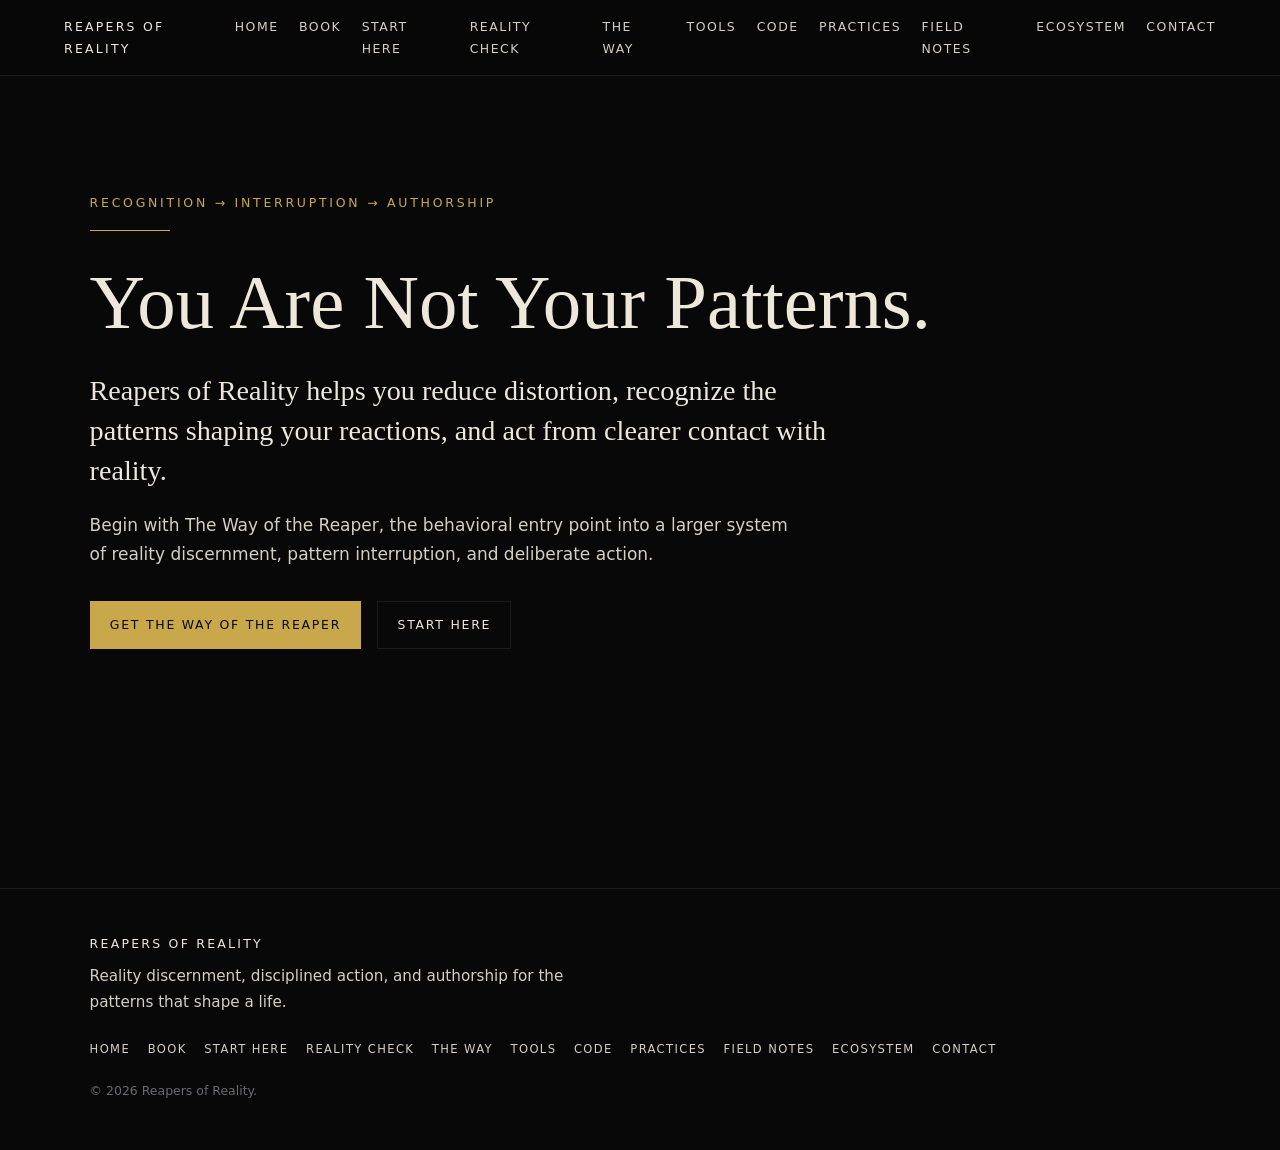
==== index.html @ f7bc5a4c "Publish live Amazon book links" ====
<!DOCTYPE html>
<html lang="en">
<head>
  <meta charset="UTF-8" />
  <meta name="viewport" content="width=device-width, initial-scale=1.0" />
  <title>Reapers of Reality | Reality Discernment and Pattern Interruption</title>
  <meta name="description" content="Reapers of Reality is a reality discernment framework for reducing distortion, interrupting reactive patterns, and acting from clearer contact with reality." />
  <meta property="og:title" content="Reapers of Reality | Reality Discernment and Pattern Interruption" />
  <meta property="og:description" content="Reapers of Reality is a reality discernment framework for reducing distortion, interrupting reactive patterns, and acting from clearer contact with reality." />
  <meta property="og:type" content="website" />
  <meta property="og:url" content="https://shawnrobinson226-source.github.io/reapers-of-reality/" />
  <meta property="og:site_name" content="Reapers of Reality" />
  <meta name="twitter:card" content="summary" />
  <meta name="twitter:title" content="Reapers of Reality | Reality Discernment and Pattern Interruption" />
  <meta name="twitter:description" content="Reapers of Reality is a reality discernment framework for reducing distortion, interrupting reactive patterns, and acting from clearer contact with reality." />
  <link rel="stylesheet" href="styles.css" />
</head>
<body>
  <header class="site-header">
    <a class="brand" href="index.html">REAPERS OF REALITY</a>

    <button class="menu-toggle" aria-label="Open navigation">☰</button>

    <nav class="site-nav">
      <a href="index.html">Home</a>
      <a href="book.html">Book</a>
      <a href="start-here.html">Start Here</a>
      <a href="reality-check.html">Reality Check</a>
      <a href="the-way.html">The Way</a>
      <a href="tools.html">Tools</a>
      <a href="code.html">Code</a>
      <a href="practices.html">Practices</a>
      <a href="field-notes.html">Field Notes</a>
      <a href="ecosystem.html">Ecosystem</a>
        <a href="contact.html">Contact</a>
    </nav>
  </header>

  <main>
       <section class="hero">
      <p class="eyebrow">Recognition → Interruption → Authorship</p>

      <h1>You Are Not Your Patterns.</h1>

      <p class="hero-subline">
        Reapers of Reality helps you reduce distortion, recognize the patterns shaping your reactions, and act from clearer contact with reality.
      </p>

      <p class="hero-copy">
        Begin with The Way of the Reaper, the behavioral entry point into a larger system of reality discernment, pattern interruption, and deliberate action.
      </p>

      <div class="hero-actions">
        <a class="button primary" href="book.html">Get The Way of the Reaper</a>
        <a class="button secondary" href="start-here.html">Start Here</a>
      </div>
    </section>
  </main>

  <footer class="site-footer">
    <div class="footer-inner">
      <p class="footer-brand">Reapers of Reality</p>
      <p class="footer-line">Reality discernment, disciplined action, and authorship for the patterns that shape a life.</p>
      <nav class="footer-nav" aria-label="Footer navigation">
        <a href="index.html">Home</a>
        <a href="book.html">Book</a>
        <a href="start-here.html">Start Here</a>
      <a href="reality-check.html">Reality Check</a>
        <a href="the-way.html">The Way</a>
        <a href="tools.html">Tools</a>
        <a href="code.html">Code</a>
        <a href="practices.html">Practices</a>
        <a href="field-notes.html">Field Notes</a>
        <a href="ecosystem.html">Ecosystem</a>
        <a href="contact.html">Contact</a>
      </nav>
      <p class="footer-copy">&copy; 2026 Reapers of Reality.</p>
    </div>
  </footer>

  <script src="script.js"></script>
</body>
</html>
---- styles.css ----
:root {
  --black: #080808;
  --charcoal: #111111;
  --ash: #6b6b6f;
  --bone: #ede7dc;
  --bone-soft: #d4cfc4;
  --gold: #c9a84c;
  --border: rgba(107, 107, 111, 0.2);

  --font-body: Inter, system-ui, sans-serif;
  --font-display: Georgia, serif;

  --hero-title: clamp(3rem, 6vw, 5.25rem);
  --section-heading: clamp(2rem, 4vw, 2.75rem);
  --subject-heading: clamp(2.5rem, 5vw, 3.25rem);
}

* {
  box-sizing: border-box;
}

body {
  margin: 0;
  background: var(--black);
  color: var(--bone);
  font-family: var(--font-body);
  font-size: 17px;
  line-height: 1.72;
}

a {
  color: inherit;
  text-decoration: none;
}

.site-header {
  position: fixed;
  top: 0;
  left: 0;
  width: 100%;
  height: 76px;
  padding: 0 clamp(24px, 5vw, 72px);
  display: flex;
  align-items: center;
  justify-content: space-between;
  background: rgba(8, 8, 8, 0.82);
  border-bottom: 1px solid var(--border);
  backdrop-filter: blur(14px);
  z-index: 20;
}

.brand {
  font-size: 0.78rem;
  letter-spacing: 0.18em;
  color: var(--bone);
}

.site-nav {
  display: flex;
  gap: clamp(0.9rem, 1.6vw, 1.4rem);
  font-size: 0.78rem;
  letter-spacing: 0.12em;
  text-transform: uppercase;
  color: var(--bone-soft);
}

.site-nav a:hover {
  color: var(--gold);
}

.menu-toggle {
  display: none;
  background: none;
  border: 1px solid var(--border);
  color: var(--bone);
  font-size: 1.4rem;
  padding: 0.35rem 0.65rem;
}

.hero {
  min-height: 88vh;
  padding: 20vh 7vw 10vh;
  max-width: 1080px;
}

.eyebrow {
  color: var(--gold);
  text-transform: uppercase;
  letter-spacing: 0.22em;
  font-size: 0.78rem;
  margin-bottom: 2rem;
}

.eyebrow::after {
  content: "";
  display: block;
  width: 80px;
  height: 1px;
  background: var(--gold);
  margin-top: 1rem;
}

h1 {
  font-family: var(--font-display);
  font-size: var(--hero-title);
  font-weight: 400;
  line-height: 1.03;
  letter-spacing: 0;
  max-width: 900px;
  margin: 0 0 1.8rem;
  text-wrap: balance;
}

.hero-subline {
  font-family: var(--font-display);
  font-size: clamp(1.3rem, 2.2vw, 1.85rem);
  line-height: 1.42;
  color: var(--bone);
  max-width: 760px;
  margin-bottom: 1.25rem;
}

.hero-copy {
  color: var(--bone-soft);
  max-width: 720px;
  margin-bottom: 2rem;
}

.hero-actions {
  display: flex;
  gap: 1rem;
  flex-wrap: wrap;
}

.button {
  display: inline-flex;
  align-items: center;
  justify-content: center;
  min-height: 48px;
  padding: 0 1.2rem;
  border: 1px solid var(--border);
  font-size: 0.78rem;
  letter-spacing: 0.14em;
  text-transform: uppercase;
}

.button.primary {
  background: var(--gold);
  color: var(--black);
  border-color: var(--gold);
}

.button.secondary {
  color: var(--bone);
}

.book-hero {
  display: grid;
  grid-template-columns: minmax(0, 1fr) minmax(260px, 360px);
  gap: clamp(40px, 7vw, 88px);
  align-items: center;
  max-width: 1180px;
}

.book-hero-copy {
  min-width: 0;
}

.book-author {
  margin: -0.25rem 0 1.5rem;
  color: var(--gold);
  font-size: 0.82rem;
  letter-spacing: 0.16em;
  text-transform: uppercase;
}

.book-cover {
  aspect-ratio: 0.68;
  width: 100%;
  max-width: 360px;
  padding: 34px 28px;
  display: flex;
  flex-direction: column;
  justify-content: space-between;
  background:
    linear-gradient(145deg, rgba(201, 168, 76, 0.16), transparent 38%),
    linear-gradient(180deg, #151515, #080808);
  border: 1px solid rgba(201, 168, 76, 0.38);
  box-shadow: 0 30px 80px rgba(0, 0, 0, 0.42);
}

.book-cover-kicker,
.book-cover-author {
  margin: 0;
  color: var(--gold);
  font-size: 0.72rem;
  letter-spacing: 0.18em;
  text-transform: uppercase;
}

.book-cover-title {
  margin: auto 0 1rem;
  font-family: var(--font-display);
  font-size: clamp(2.2rem, 4vw, 3.35rem);
  line-height: 1;
  color: var(--bone);
  text-wrap: balance;
}

.book-cover-subtitle {
  margin: 0 0 auto;
  color: var(--bone-soft);
  font-size: 0.95rem;
  line-height: 1.5;
}

.book-list {
  max-width: 760px;
  margin: 0;
  padding-left: 1.2rem;
  color: var(--bone-soft);
}

.book-list li {
  margin-bottom: 0.75rem;
}

.book-cta {
  padding-bottom: 12px;
}

.content-section {
  max-width: 920px;
  padding: 78px 7vw 0;
}

.content-section .eyebrow {
  margin-bottom: 22px;
}

.content-section h2 {
  max-width: 760px;
  margin-bottom: 24px;
}

.content-section .hero-copy {
  max-width: 760px;
  margin-bottom: 20px;
}

.site-footer {
  margin-top: 96px;
  padding: 44px 7vw 48px;
  border-top: 1px solid var(--border);
  color: var(--bone-soft);
}

.footer-inner {
  max-width: 1080px;
}

.footer-brand {
  margin: 0 0 0.55rem;
  color: var(--bone);
  font-size: 0.78rem;
  letter-spacing: 0.18em;
  text-transform: uppercase;
}

.footer-line {
  max-width: 540px;
  margin: 0 0 1.5rem;
  font-size: 0.95rem;
}

.footer-nav {
  display: flex;
  flex-wrap: wrap;
  gap: 0.7rem 1.1rem;
  margin-bottom: 1.3rem;
  font-size: 0.72rem;
  letter-spacing: 0.12em;
  text-transform: uppercase;
}

.footer-nav a:hover {
  color: var(--gold);
}

.footer-copy {
  margin: 0;
  color: var(--ash);
  font-size: 0.78rem;
}

@media (max-width: 900px) {
  .site-header {
    height: 72px;
  }

  .brand {
    letter-spacing: 0.14em;
  }

  .site-nav {
    gap: 0.72rem;
    font-size: 0.66rem;
  }

  .hero {
    min-height: 82vh;
    padding-top: 18vh;
  }

  .book-hero {
    grid-template-columns: 1fr;
  }

  .book-cover {
    max-width: 320px;
  }
}

@media (max-width: 768px) {
  .menu-toggle {
    display: block;
  }

  .site-nav {
    position: fixed;
    top: 72px;
    right: 0;
    width: 100%;
    padding: 2rem 8vw;
    display: none;
    flex-direction: column;
    background: var(--charcoal);
    border-bottom: 1px solid var(--border);
  }

  .site-nav.open {
    display: flex;
  }

  .hero {
    min-height: auto;
    padding: 17vh 7vw 72px;
  }

  .content-section {
    padding-top: 58px;
  }

  .button {
    min-height: 46px;
    width: 100%;
  }

  .site-footer {
    margin-top: 72px;
    padding-top: 36px;
  }
}

@media (max-width: 480px) {
  :root {
    --hero-title: clamp(2.55rem, 12vw, 3.35rem);
  }

  body {
    font-size: 16px;
  }

  .hero {
    padding-top: 15vh;
  }

  .eyebrow {
    letter-spacing: 0.18em;
    margin-bottom: 1.5rem;
  }

  .footer-nav {
    flex-direction: column;
  }
}
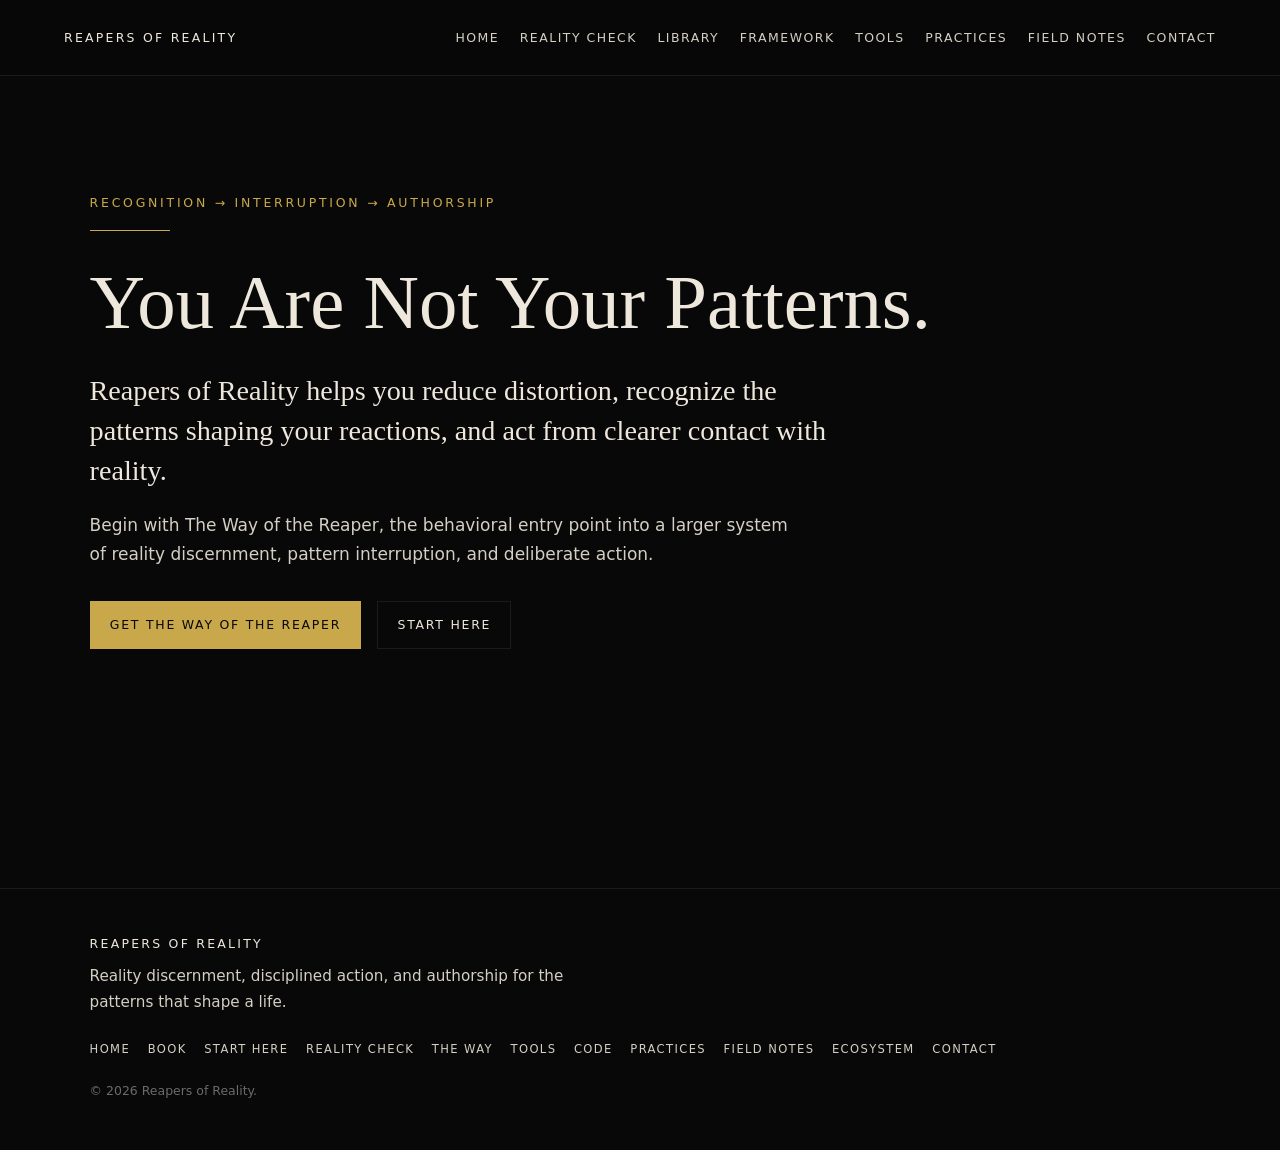
==== commit 417165e2: "ARCH: Introduce V2 information architecture" ====
--- a/index.html
+++ b/index.html
@@ -8,7 +8,7 @@
   <meta property="og:title" content="Reapers of Reality | Reality Discernment and Pattern Interruption" />
   <meta property="og:description" content="Reapers of Reality is a reality discernment framework for reducing distortion, interrupting reactive patterns, and acting from clearer contact with reality." />
   <meta property="og:type" content="website" />
-  <meta property="og:url" content="https://shawnrobinson226-source.github.io/reapers-of-reality/" />
+  <meta property="og:url" content="https://reaperofreality.com/" />
   <meta property="og:site_name" content="Reapers of Reality" />
   <meta name="twitter:card" content="summary" />
   <meta name="twitter:title" content="Reapers of Reality | Reality Discernment and Pattern Interruption" />
@@ -23,16 +23,13 @@
 
     <nav class="site-nav">
       <a href="index.html">Home</a>
-      <a href="book.html">Book</a>
-      <a href="start-here.html">Start Here</a>
       <a href="reality-check.html">Reality Check</a>
-      <a href="the-way.html">The Way</a>
+      <a href="library.html">Library</a>
+      <a href="framework.html">Framework</a>
       <a href="tools.html">Tools</a>
-      <a href="code.html">Code</a>
       <a href="practices.html">Practices</a>
       <a href="field-notes.html">Field Notes</a>
-      <a href="ecosystem.html">Ecosystem</a>
-        <a href="contact.html">Contact</a>
+      <a href="contact.html">Contact</a>
     </nav>
   </header>
 
@@ -85,3 +82,4 @@
 
 
 
+
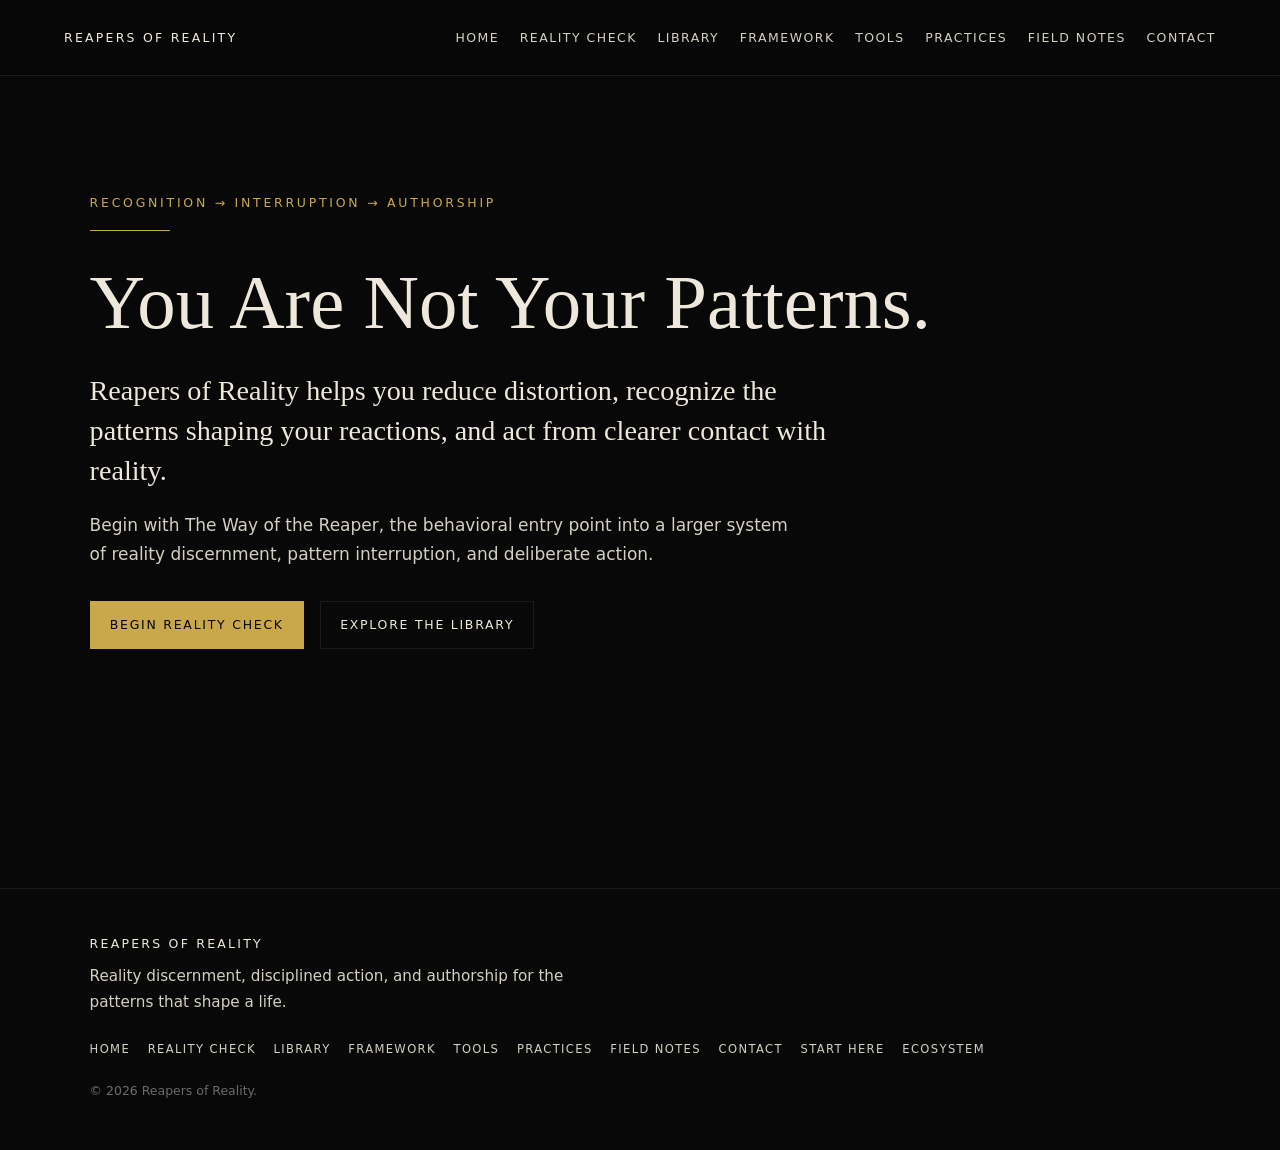
==== commit a661cd3e: "NAV: Update V2 footer and internal links" ====
--- a/index.html
+++ b/index.html
@@ -48,8 +48,8 @@
       </p>
 
       <div class="hero-actions">
-        <a class="button primary" href="book.html">Get The Way of the Reaper</a>
-        <a class="button secondary" href="start-here.html">Start Here</a>
+        <a class="button primary" href="reality-check.html">Begin Reality Check</a>
+        <a class="button secondary" href="library.html">Explore the Library</a>
       </div>
     </section>
   </main>
@@ -60,16 +60,15 @@
       <p class="footer-line">Reality discernment, disciplined action, and authorship for the patterns that shape a life.</p>
       <nav class="footer-nav" aria-label="Footer navigation">
         <a href="index.html">Home</a>
-        <a href="book.html">Book</a>
-        <a href="start-here.html">Start Here</a>
-      <a href="reality-check.html">Reality Check</a>
-        <a href="the-way.html">The Way</a>
+        <a href="reality-check.html">Reality Check</a>
+        <a href="library.html">Library</a>
+        <a href="framework.html">Framework</a>
         <a href="tools.html">Tools</a>
-        <a href="code.html">Code</a>
         <a href="practices.html">Practices</a>
         <a href="field-notes.html">Field Notes</a>
+        <a href="contact.html">Contact</a>
+        <a href="start-here.html">Start Here</a>
         <a href="ecosystem.html">Ecosystem</a>
-        <a href="contact.html">Contact</a>
       </nav>
       <p class="footer-copy">&copy; 2026 Reapers of Reality.</p>
     </div>
@@ -83,3 +82,4 @@
 
 
 
+
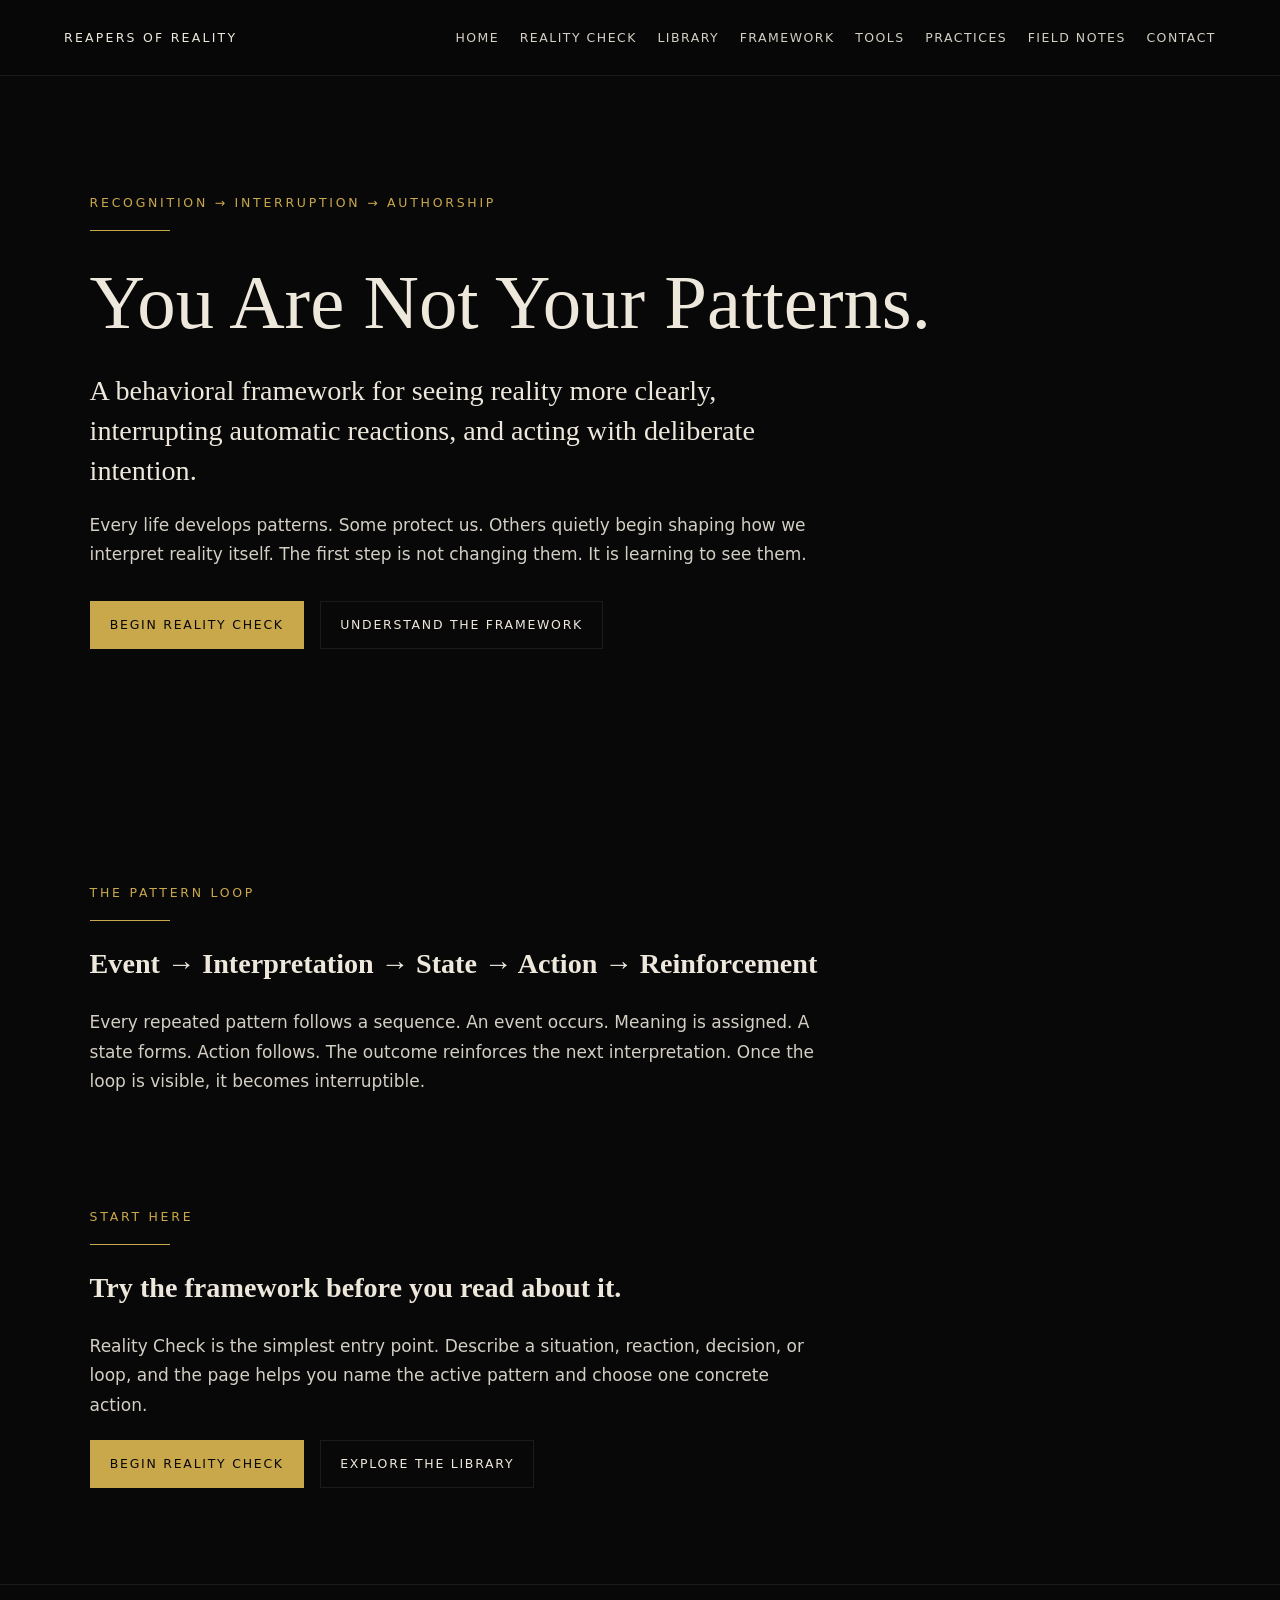
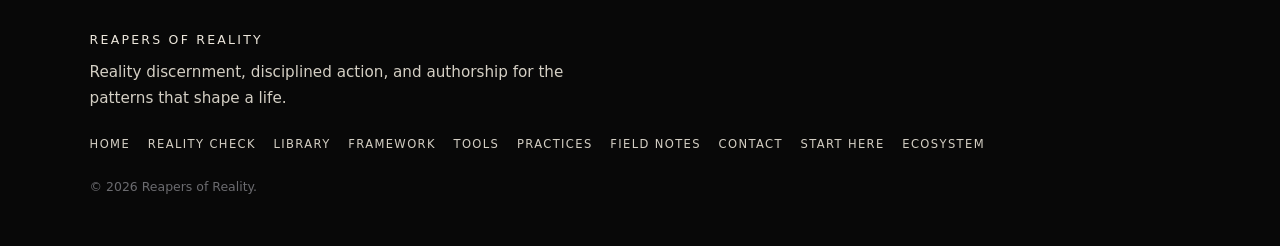
==== commit a4a5cfd4: "FRAMEWORK: Complete V2 framework and homepage journey" ====
--- a/index.html
+++ b/index.html
@@ -34,17 +34,46 @@
   </header>
 
   <main>
-       <section class="hero">
+    <section class="hero">
       <p class="eyebrow">Recognition → Interruption → Authorship</p>
 
       <h1>You Are Not Your Patterns.</h1>
 
       <p class="hero-subline">
-        Reapers of Reality helps you reduce distortion, recognize the patterns shaping your reactions, and act from clearer contact with reality.
+        A behavioral framework for seeing reality more clearly, interrupting automatic reactions, and acting with deliberate intention.
       </p>
 
       <p class="hero-copy">
-        Begin with The Way of the Reaper, the behavioral entry point into a larger system of reality discernment, pattern interruption, and deliberate action.
+        Every life develops patterns. Some protect us. Others quietly begin shaping how we interpret reality itself. The first step is not changing them. It is learning to see them.
+      </p>
+
+      <div class="hero-actions">
+        <a class="button primary" href="reality-check.html">Begin Reality Check</a>
+        <a class="button secondary" href="framework.html">Understand the Framework</a>
+      </div>
+    </section>
+
+    <section class="content-section">
+      <p class="eyebrow">The Pattern Loop</p>
+
+      <h2 class="hero-subline">
+        Event → Interpretation → State → Action → Reinforcement
+      </h2>
+
+      <p class="hero-copy">
+        Every repeated pattern follows a sequence. An event occurs. Meaning is assigned. A state forms. Action follows. The outcome reinforces the next interpretation. Once the loop is visible, it becomes interruptible.
+      </p>
+    </section>
+
+    <section class="content-section">
+      <p class="eyebrow">Start Here</p>
+
+      <h2 class="hero-subline">
+        Try the framework before you read about it.
+      </h2>
+
+      <p class="hero-copy">
+        Reality Check is the simplest entry point. Describe a situation, reaction, decision, or loop, and the page helps you name the active pattern and choose one concrete action.
       </p>
 
       <div class="hero-actions">
@@ -83,3 +112,7 @@
 
 
 
+
+
+
+
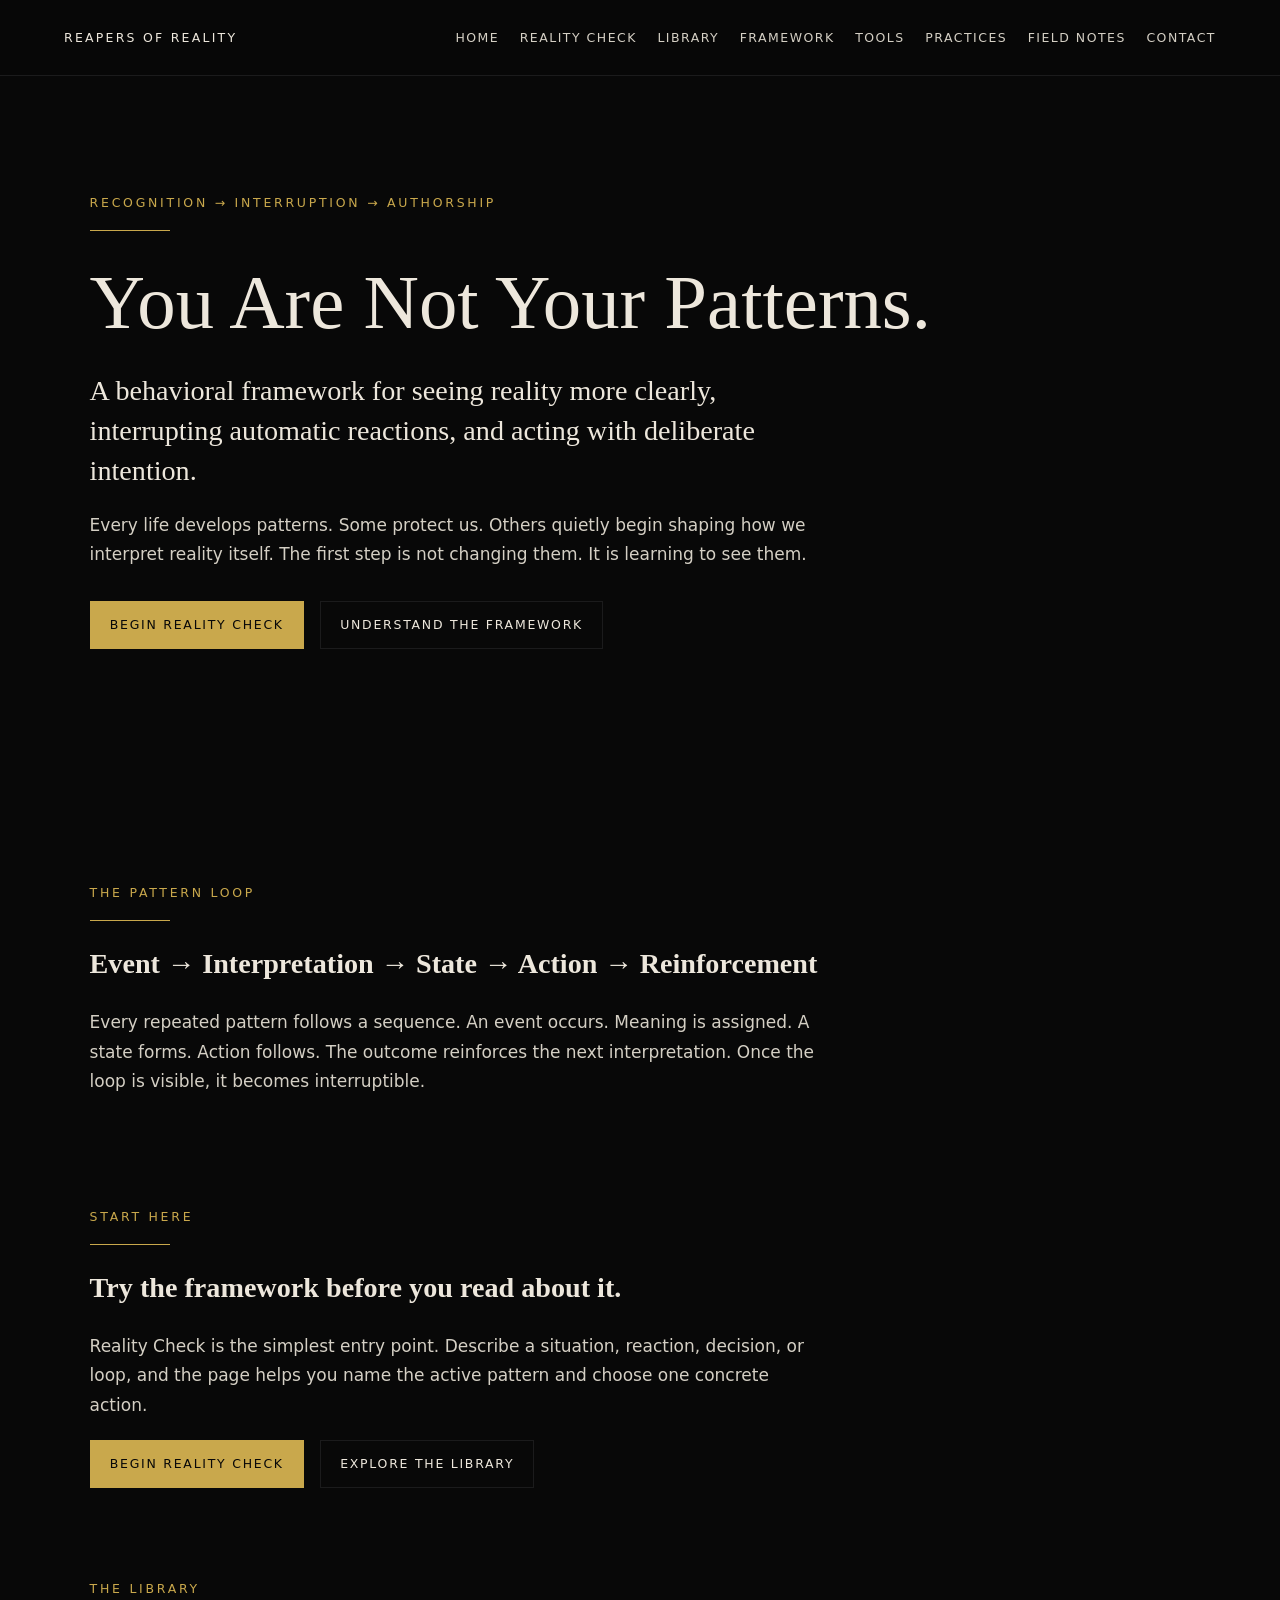
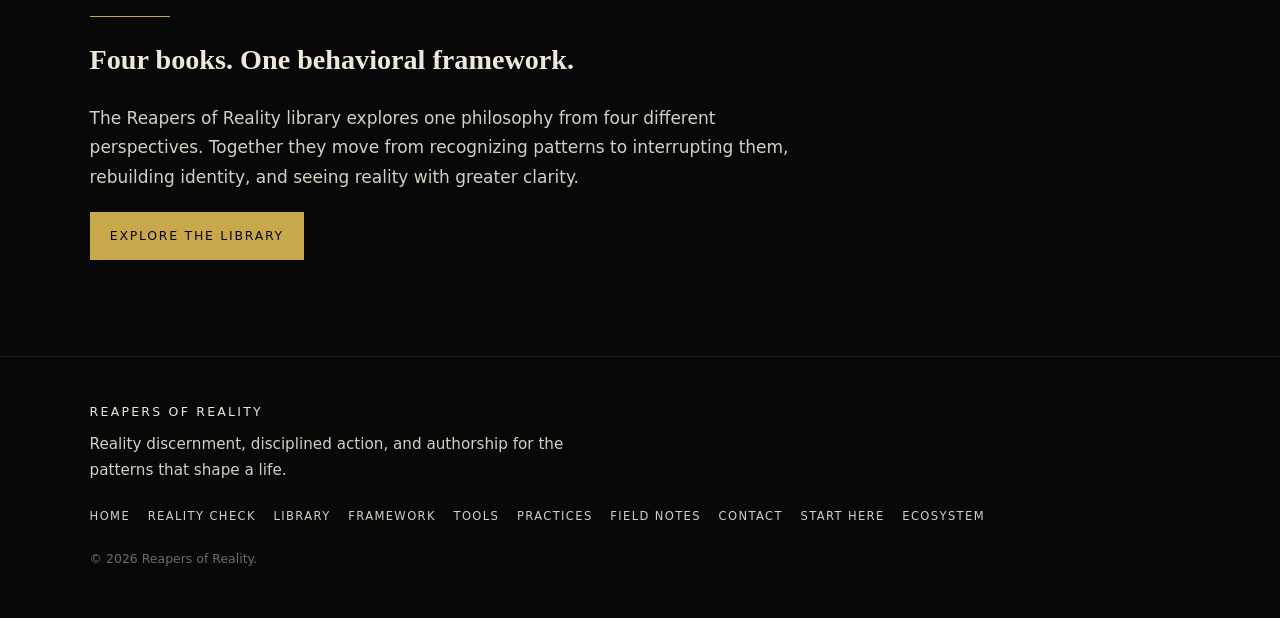
==== commit ab03bb1d: "HOME: Add library section" ====
--- a/index.html
+++ b/index.html
@@ -81,6 +81,23 @@
         <a class="button secondary" href="library.html">Explore the Library</a>
       </div>
     </section>
+    <section class="content-section">
+      <p class="eyebrow">The Library</p>
+
+      <h2 class="hero-subline">
+        Four books. One behavioral framework.
+      </h2>
+
+      <p class="hero-copy">
+        The Reapers of Reality library explores one philosophy from four different
+        perspectives. Together they move from recognizing patterns to interrupting
+        them, rebuilding identity, and seeing reality with greater clarity.
+      </p>
+
+      <div class="hero-actions">
+        <a class="button primary" href="library.html">Explore the Library</a>
+      </div>
+    </section>
   </main>
 
   <footer class="site-footer">
@@ -116,3 +133,4 @@
 
 
 
+
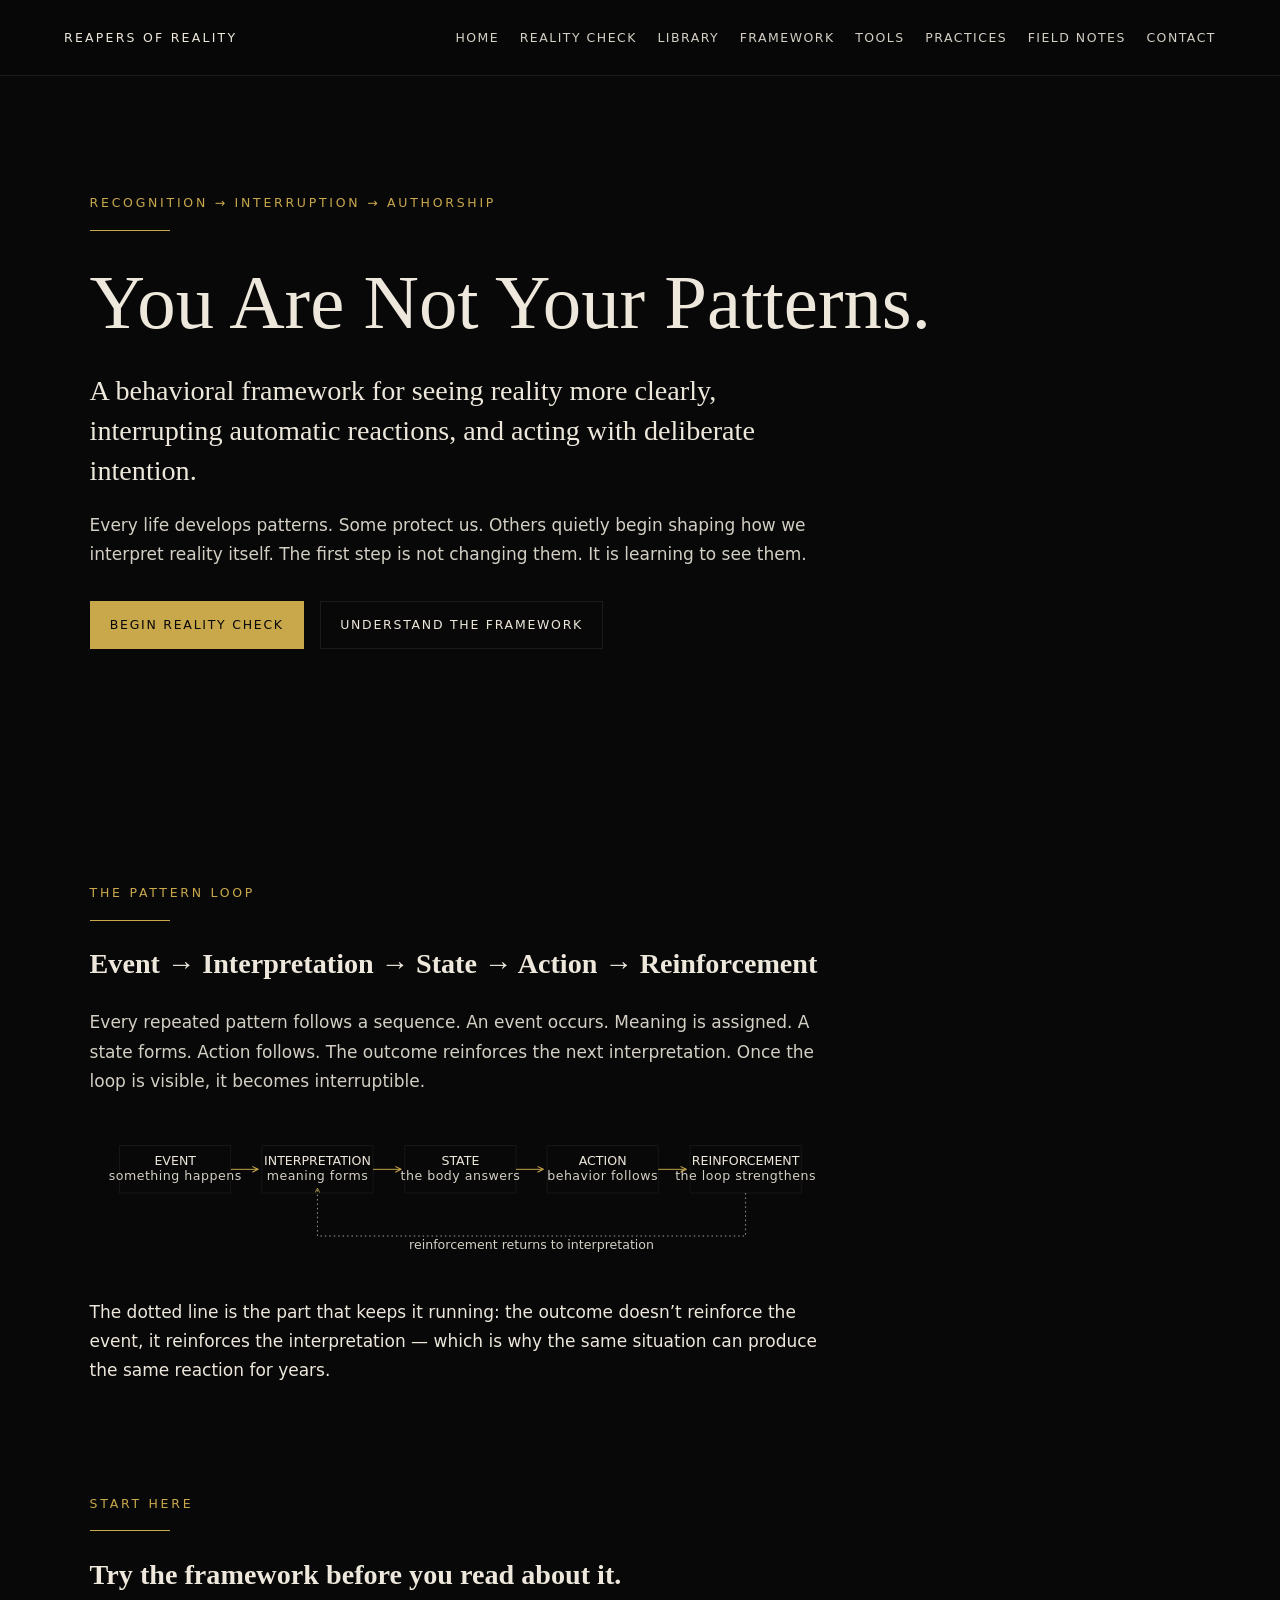
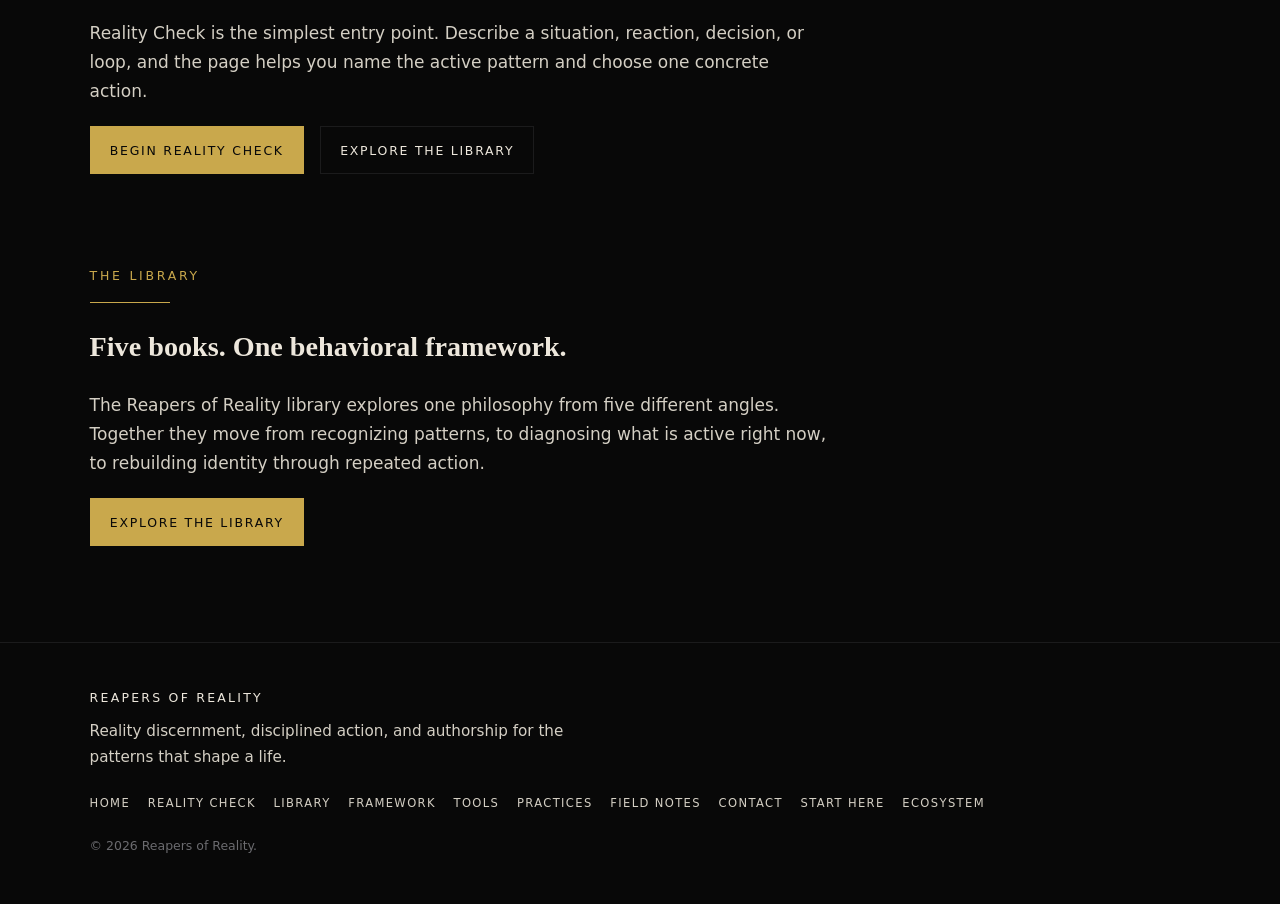
==== commit 665e44d1: "Update index.html" ====
--- a/index.html
+++ b/index.html
@@ -63,6 +63,52 @@
       <p class="hero-copy">
         Every repeated pattern follows a sequence. An event occurs. Meaning is assigned. A state forms. Action follows. The outcome reinforces the next interpretation. Once the loop is visible, it becomes interruptible.
       </p>
+
+      <div class="diagram-wrap">
+        <svg viewBox="0 0 1000 210" xmlns="http://www.w3.org/2000/svg" role="img" aria-labelledby="thome dhome">
+  <title id="thome">The Pattern Loop diagram</title>
+  <desc id="dhome">Event leads to Interpretation, to State, to Action, to Reinforcement, which loops back to Interpretation.</desc>
+  <defs>
+    <marker id="arrowhome" viewBox="0 0 10 10" refX="8" refY="5" markerWidth="7" markerHeight="7" orient="auto-start-reverse">
+      <path d="M1 1L9 5L1 9" fill="none" stroke="var(--gold)" stroke-width="1.6" stroke-linecap="round" stroke-linejoin="round"/>
+    </marker>
+  </defs>
+  
+    <g>
+      <rect x="40" y="40" width="150" height="64" fill="none" stroke="var(--border)" stroke-width="1"/>
+      <text x="115.0" y="66.0" text-anchor="middle" fill="var(--bone)" class="diagram-node-label">EVENT</text>
+      <text x="115.0" y="86.0" text-anchor="middle" fill="var(--bone-soft)" class="diagram-node-sub" letter-spacing="0.04em">something happens</text>
+    </g>
+    <g>
+      <rect x="232" y="40" width="150" height="64" fill="none" stroke="var(--border)" stroke-width="1"/>
+      <text x="307.0" y="66.0" text-anchor="middle" fill="var(--bone)" class="diagram-node-label">INTERPRETATION</text>
+      <text x="307.0" y="86.0" text-anchor="middle" fill="var(--bone-soft)" class="diagram-node-sub" letter-spacing="0.04em">meaning forms</text>
+    </g>
+    <g>
+      <rect x="425" y="40" width="150" height="64" fill="none" stroke="var(--border)" stroke-width="1"/>
+      <text x="500.0" y="66.0" text-anchor="middle" fill="var(--bone)" class="diagram-node-label">STATE</text>
+      <text x="500.0" y="86.0" text-anchor="middle" fill="var(--bone-soft)" class="diagram-node-sub" letter-spacing="0.04em">the body answers</text>
+    </g>
+    <g>
+      <rect x="617" y="40" width="150" height="64" fill="none" stroke="var(--border)" stroke-width="1"/>
+      <text x="692.0" y="66.0" text-anchor="middle" fill="var(--bone)" class="diagram-node-label">ACTION</text>
+      <text x="692.0" y="86.0" text-anchor="middle" fill="var(--bone-soft)" class="diagram-node-sub" letter-spacing="0.04em">behavior follows</text>
+    </g>
+    <g>
+      <rect x="810" y="40" width="150" height="64" fill="none" stroke="var(--border)" stroke-width="1"/>
+      <text x="885.0" y="66.0" text-anchor="middle" fill="var(--bone)" class="diagram-node-label">REINFORCEMENT</text>
+      <text x="885.0" y="86.0" text-anchor="middle" fill="var(--bone-soft)" class="diagram-node-sub" letter-spacing="0.04em">the loop strengthens</text>
+    </g>
+  <line x1="190" y1="72.0" x2="226" y2="72.0" stroke="var(--gold)" stroke-width="1.3" marker-end="url(#arrowhome)"/><line x1="382" y1="72.0" x2="419" y2="72.0" stroke="var(--gold)" stroke-width="1.3" marker-end="url(#arrowhome)"/><line x1="575" y1="72.0" x2="611" y2="72.0" stroke="var(--gold)" stroke-width="1.3" marker-end="url(#arrowhome)"/><line x1="767" y1="72.0" x2="804" y2="72.0" stroke="var(--gold)" stroke-width="1.3" marker-end="url(#arrowhome)"/>
+  
+    <path d="M 885.0 104 L 885.0 162 L 307.0 162 L 307.0 98"
+          fill="none" stroke="var(--bone-soft)" stroke-width="1" stroke-dasharray="2 4" marker-end="url(#arrowhome)"/>
+    <text x="596.0" y="180" text-anchor="middle" fill="var(--bone-soft)" class="diagram-tag">reinforcement returns to interpretation</text>
+</svg>
+      </div>
+      <p class="diagram-caption">
+        The dotted line is the part that keeps it running: the outcome doesn’t reinforce the event, it reinforces the interpretation — which is why the same situation can produce the same reaction for years.
+      </p>
     </section>
 
     <section class="content-section">
@@ -85,13 +131,13 @@
       <p class="eyebrow">The Library</p>
 
       <h2 class="hero-subline">
-        Four books. One behavioral framework.
+        Five books. One behavioral framework.
       </h2>
 
       <p class="hero-copy">
-        The Reapers of Reality library explores one philosophy from four different
-        perspectives. Together they move from recognizing patterns to interrupting
-        them, rebuilding identity, and seeing reality with greater clarity.
+        The Reapers of Reality library explores one philosophy from five different
+        angles. Together they move from recognizing patterns, to diagnosing what is
+        active right now, to rebuilding identity through repeated action.
       </p>
 
       <div class="hero-actions">
--- a/styles.css
+++ b/styles.css
@@ -384,3 +384,58 @@
     flex-direction: column;
   }
 }
+
+.book-library {
+  max-width: 1120px;
+  padding: 72px 7vw 0;
+  display: grid;
+  gap: 42px;
+}
+
+.book-card-final {
+  display: grid;
+  grid-template-columns: minmax(180px, 260px) minmax(0, 1fr);
+  gap: clamp(28px, 5vw, 56px);
+  align-items: center;
+  padding: clamp(24px, 4vw, 42px);
+  background: linear-gradient(180deg, rgba(17, 17, 17, 0.92), rgba(8, 8, 8, 0.96));
+  border: 1px solid var(--border);
+}
+
+.book-card-final img {
+  width: 100%;
+  max-width: 260px;
+  border: 1px solid rgba(201, 168, 76, 0.32);
+  box-shadow: 0 24px 70px rgba(0, 0, 0, 0.42);
+}
+
+.book-card-final h2 {
+  margin: 0 0 0.75rem;
+  font-family: var(--font-display);
+  font-size: clamp(2rem, 4vw, 3rem);
+  font-weight: 400;
+  line-height: 1.05;
+}
+
+.book-card-final p {
+  color: var(--bone-soft);
+  max-width: 680px;
+}
+
+.book-purpose {
+  color: var(--gold) !important;
+  text-transform: uppercase;
+  letter-spacing: 0.14em;
+  font-size: 0.78rem;
+  margin-bottom: 1rem;
+}
+
+@media (max-width: 760px) {
+  .book-card-final {
+    grid-template-columns: 1fr;
+  }
+
+  .book-card-final img {
+    max-width: 220px;
+  }
+}
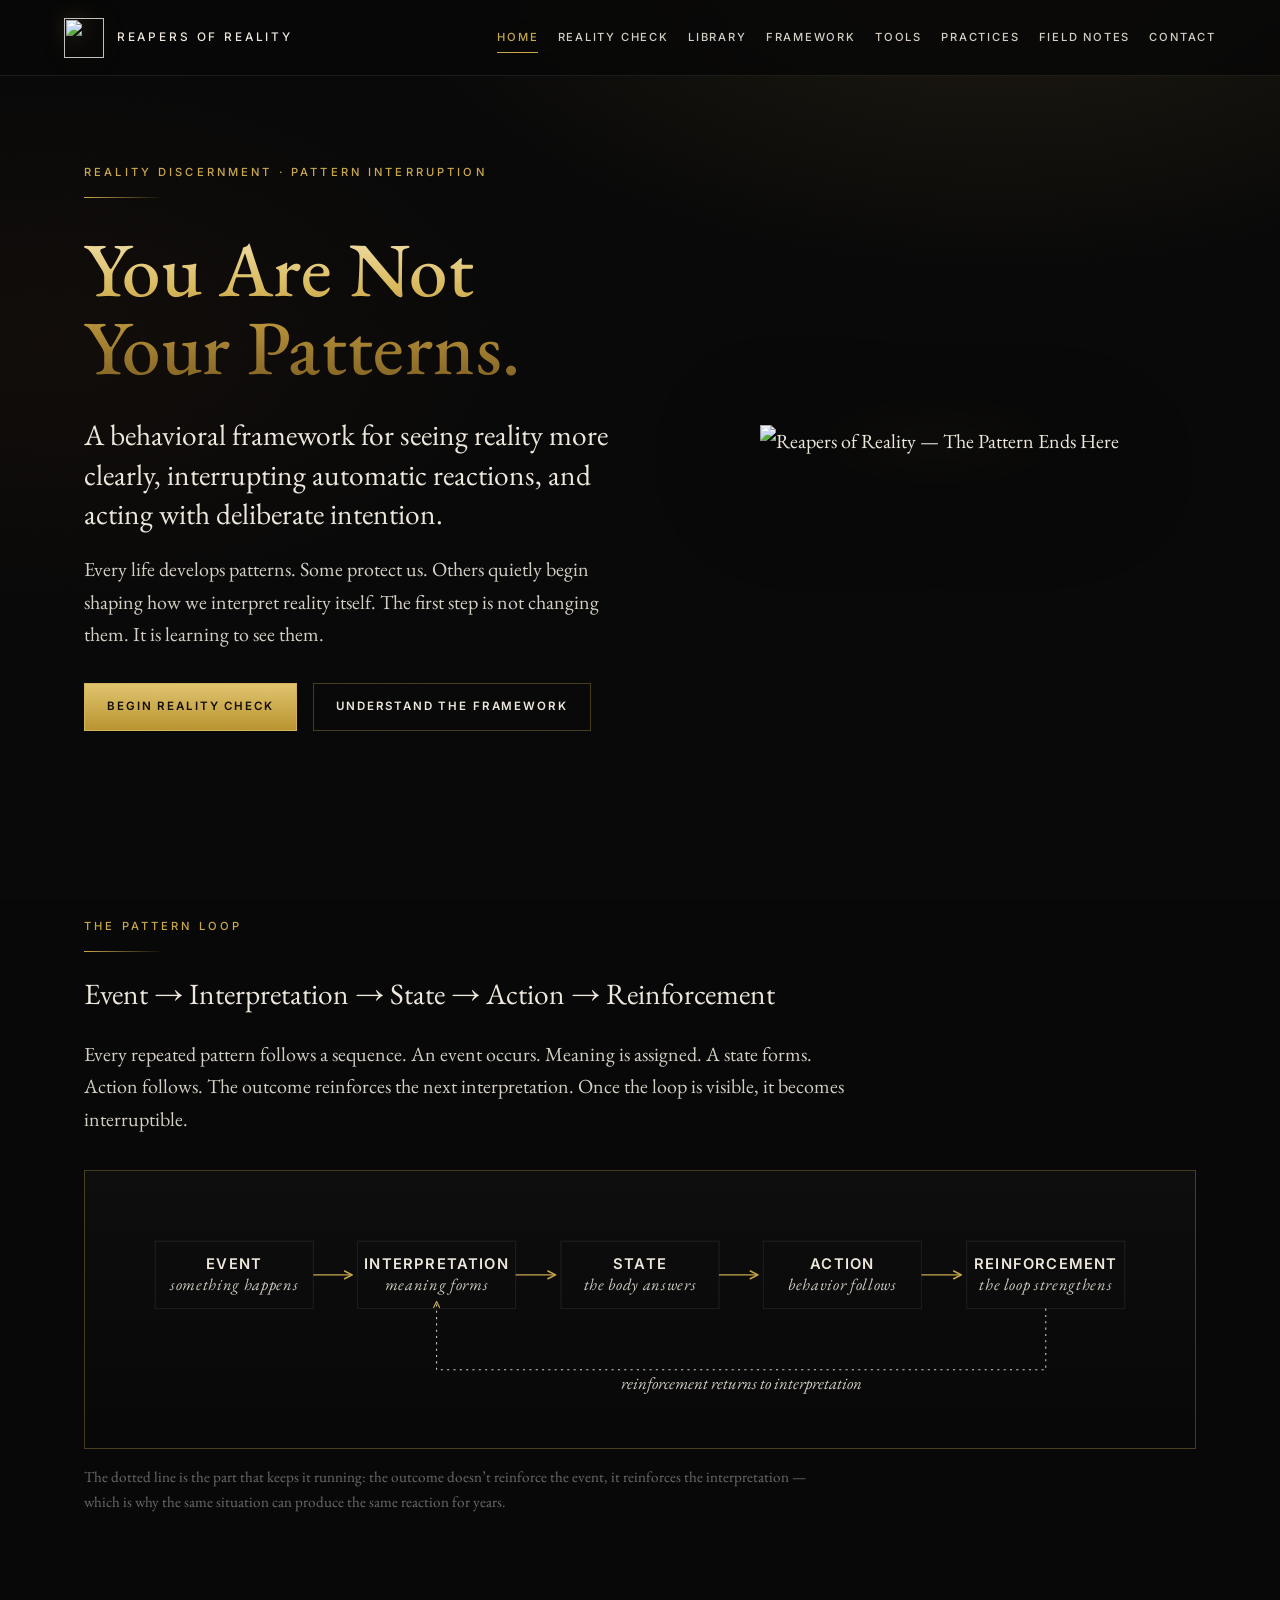
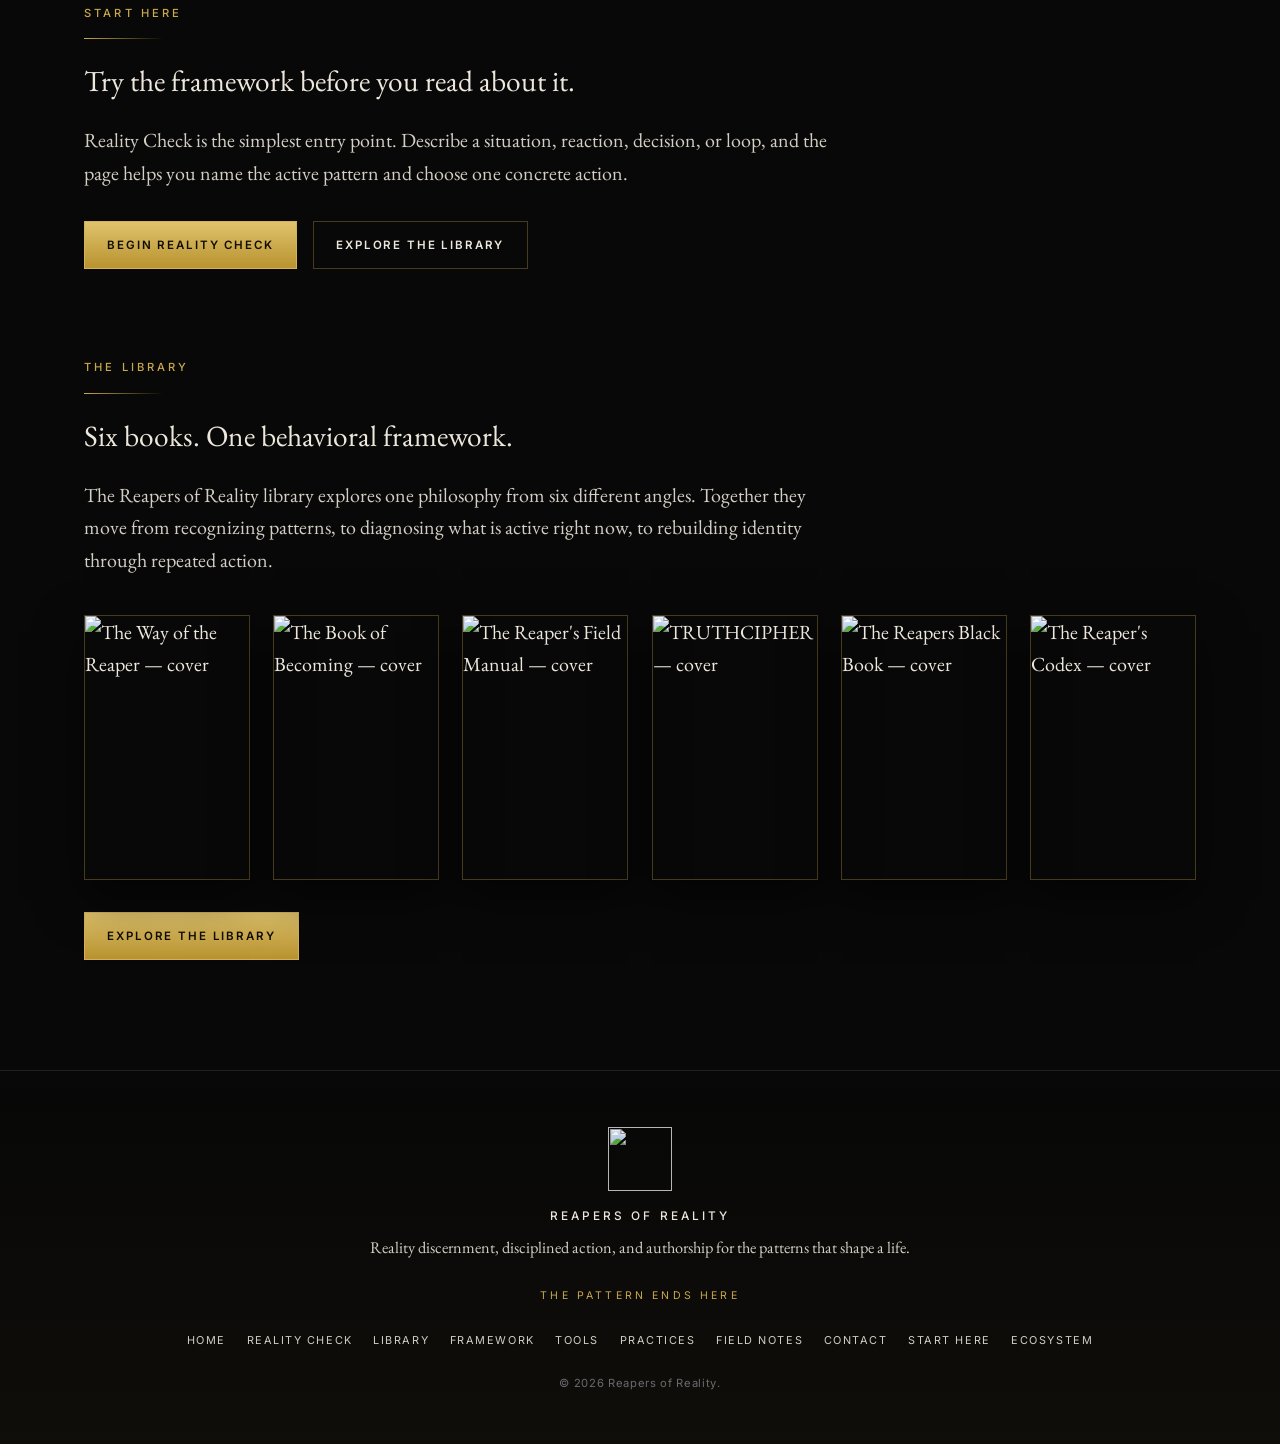
==== commit 96b1061d: "Content: six-book library, canonical laws, strip site-only stages, retire book/code/the-way, shared " ====
--- a/index.html
+++ b/index.html
@@ -10,19 +10,32 @@
   <meta property="og:type" content="website" />
   <meta property="og:url" content="https://reaperofreality.com/" />
   <meta property="og:site_name" content="Reapers of Reality" />
-  <meta name="twitter:card" content="summary" />
+  <meta name="twitter:card" content="summary_large_image" />
   <meta name="twitter:title" content="Reapers of Reality | Reality Discernment and Pattern Interruption" />
   <meta name="twitter:description" content="Reapers of Reality is a reality discernment framework for reducing distortion, interrupting reactive patterns, and acting from clearer contact with reality." />
+    <meta property="og:image" content="https://reaperofreality.com/assets/brand/og-image.jpg" />
+  <meta name="twitter:image" content="https://reaperofreality.com/assets/brand/og-image.jpg" />
+  <link rel="canonical" href="https://reaperofreality.com/" />
+  <link rel="icon" href="favicon.ico" sizes="any" />
+  <link rel="icon" type="image/png" sizes="32x32" href="assets/brand/favicon-32.png" />
+  <link rel="apple-touch-icon" href="assets/brand/apple-touch-icon.png" />
+  <meta name="theme-color" content="#080808" />
+  <link rel="preconnect" href="https://fonts.googleapis.com" />
+  <link rel="preconnect" href="https://fonts.gstatic.com" crossorigin />
+  <link rel="stylesheet" href="https://fonts.googleapis.com/css2?family=EB+Garamond:ital,wght@0,400;0,500;0,600;1,400&family=Inter:wght@400;500;600&display=swap" />
   <link rel="stylesheet" href="styles.css" />
 </head>
 <body>
   <header class="site-header">
-    <a class="brand" href="index.html">REAPERS OF REALITY</a>
+    <a class="brand" href="index.html" aria-label="Reapers of Reality — home">
+      <img class="brand-mark" src="assets/brand/rr-mark-96.png" width="40" height="40" alt="" />
+      <span>REAPERS OF REALITY</span>
+    </a>
 
     <button class="menu-toggle" aria-label="Open navigation">☰</button>
 
     <nav class="site-nav">
-      <a href="index.html">Home</a>
+      <a href="index.html" aria-current="page">Home</a>
       <a href="reality-check.html">Reality Check</a>
       <a href="library.html">Library</a>
       <a href="framework.html">Framework</a>
@@ -34,22 +47,31 @@
   </header>
 
   <main>
-    <section class="hero">
-      <p class="eyebrow">Recognition → Interruption → Authorship</p>
-
-      <h1>You Are Not Your Patterns.</h1>
-
-      <p class="hero-subline">
-        A behavioral framework for seeing reality more clearly, interrupting automatic reactions, and acting with deliberate intention.
-      </p>
-
-      <p class="hero-copy">
-        Every life develops patterns. Some protect us. Others quietly begin shaping how we interpret reality itself. The first step is not changing them. It is learning to see them.
-      </p>
-
-      <div class="hero-actions">
-        <a class="button primary" href="reality-check.html">Begin Reality Check</a>
-        <a class="button secondary" href="framework.html">Understand the Framework</a>
+    <section class="hero hero-home">
+      <div class="hero-copy-block">
+        <p class="eyebrow">Reality Discernment &middot; Pattern Interruption</p>
+
+        <h1>You Are Not Your Patterns.</h1>
+
+        <p class="hero-subline">
+          A behavioral framework for seeing reality more clearly, interrupting automatic reactions, and acting with deliberate intention.
+        </p>
+
+        <p class="hero-copy">
+          Every life develops patterns. Some protect us. Others quietly begin shaping how we interpret reality itself. The first step is not changing them. It is learning to see them.
+        </p>
+
+        <div class="hero-actions">
+          <a class="button primary" href="reality-check.html">Begin Reality Check</a>
+          <a class="button secondary" href="framework.html">Understand the Framework</a>
+        </div>
+      </div>
+
+      <div class="hero-logo">
+        <picture>
+          <source type="image/webp" srcset="assets/brand/reapers-logo-800.webp 800w, assets/brand/reapers-logo.webp 1200w" sizes="(max-width: 900px) 80vw, 600px" />
+          <img src="assets/brand/reapers-logo-800.webp" width="800" height="785" alt="Reapers of Reality — The Pattern Ends Here" />
+        </picture>
       </div>
     </section>
 
@@ -127,19 +149,28 @@
         <a class="button secondary" href="library.html">Explore the Library</a>
       </div>
     </section>
-    <section class="content-section">
+    <section class="content-section wide">
       <p class="eyebrow">The Library</p>
 
       <h2 class="hero-subline">
-        Five books. One behavioral framework.
+        Six books. One behavioral framework.
       </h2>
 
       <p class="hero-copy">
-        The Reapers of Reality library explores one philosophy from five different
+        The Reapers of Reality library explores one philosophy from six different
         angles. Together they move from recognizing patterns, to diagnosing what is
         active right now, to rebuilding identity through repeated action.
       </p>
 
+      <ul class="cover-strip">
+        <li><a class="cover-tile" data-book="way-of-the-reaper" href="library.html#way-of-the-reaper"><img src="assets/books/thumbs/way-of-the-reaper.jpg" width="360" height="576" alt="The Way of the Reaper — cover" loading="lazy" /></a></li>
+        <li><a class="cover-tile" data-book="book-of-becoming" href="library.html#book-of-becoming"><img src="assets/books/thumbs/book-of-becoming.jpg" width="360" height="576" alt="The Book of Becoming — cover" loading="lazy" /></a></li>
+        <li><a class="cover-tile" data-book="field-manual" href="library.html#field-manual"><img src="assets/books/thumbs/reapers-field-manual.jpg" width="360" height="576" alt="The Reaper's Field Manual — cover" loading="lazy" /></a></li>
+        <li><a class="cover-tile" data-book="truthcipher" href="library.html#truthcipher"><img src="assets/books/thumbs/truthcipher.jpg" width="360" height="576" alt="TRUTHCIPHER — cover" loading="lazy" /></a></li>
+        <li><a class="cover-tile" data-book="black-book" href="library.html#black-book"><img src="assets/books/thumbs/reapers-black-book.jpg" width="360" height="576" alt="The Reapers Black Book — cover" loading="lazy" /></a></li>
+        <li><a class="cover-tile" data-book="codex" href="library.html#codex"><img src="assets/books/thumbs/reapers-codex.jpg" width="360" height="576" alt="The Reaper's Codex — cover" loading="lazy" /></a></li>
+      </ul>
+
       <div class="hero-actions">
         <a class="button primary" href="library.html">Explore the Library</a>
       </div>
@@ -148,8 +179,10 @@
 
   <footer class="site-footer">
     <div class="footer-inner">
+      <img class="footer-mark" src="assets/brand/rr-mark-192.png" width="64" height="64" alt="" />
       <p class="footer-brand">Reapers of Reality</p>
       <p class="footer-line">Reality discernment, disciplined action, and authorship for the patterns that shape a life.</p>
+      <p class="footer-tag">The Pattern Ends Here</p>
       <nav class="footer-nav" aria-label="Footer navigation">
         <a href="index.html">Home</a>
         <a href="reality-check.html">Reality Check</a>
--- a/styles.css
+++ b/styles.css
@@ -1,93 +1,209 @@
+/* ==========================================================================
+   Reapers of Reality — site stylesheet (redesign 2026)
+   Locked palette: Black / Charcoal / Bone / Gold. Crimson is semantic only.
+   Per-book accents exist ONLY on .book-card and .cover-tile (see --book-accent).
+   Type: EB Garamond (display + prose, matches the books), Inter (UI).
+   ========================================================================== */
+
 :root {
   --black: #080808;
   --charcoal: #111111;
+  --panel: #0d0d0d;
   --ash: #6b6b6f;
   --bone: #ede7dc;
   --bone-soft: #d4cfc4;
   --gold: #c9a84c;
+  --gold-bright: #e6cf8a;
+  --gold-deep: #8d6e2a;
+  --crimson: #8c1f2a; /* semantic accent only — errors, warnings */
   --border: rgba(107, 107, 111, 0.2);
-
-  --font-body: Inter, system-ui, sans-serif;
-  --font-display: Georgia, serif;
+  --border-gold: rgba(201, 168, 76, 0.32);
+
+  --font-body: "EB Garamond", Garamond, "Times New Roman", Georgia, serif;
+  --font-display: "EB Garamond", Garamond, "Times New Roman", Georgia, serif;
+  --font-ui: Inter, system-ui, -apple-system, "Segoe UI", Roboto, sans-serif;
+
+  --foil: linear-gradient(180deg, #f3e3b0 0%, #d9b95c 36%, #b08a35 64%, #7d5f22 100%);
 
   --hero-title: clamp(3rem, 6vw, 5.25rem);
   --section-heading: clamp(2rem, 4vw, 2.75rem);
   --subject-heading: clamp(2.5rem, 5vw, 3.25rem);
-}
-
-* {
-  box-sizing: border-box;
+  --gutter: clamp(24px, 5vw, 72px);
+  --header-h: 76px;
+}
+
+* { box-sizing: border-box; }
+
+html {
+  background: var(--black);
+  scroll-padding-top: calc(var(--header-h) + 16px);
 }
 
 body {
   margin: 0;
-  background: var(--black);
+  position: relative;
+  background: transparent;
   color: var(--bone);
   font-family: var(--font-body);
-  font-size: 17px;
-  line-height: 1.72;
-}
-
-a {
-  color: inherit;
-  text-decoration: none;
-}
+  font-size: 20px;
+  line-height: 1.62;
+  -webkit-font-smoothing: antialiased;
+  text-rendering: optimizeLegibility;
+}
+
+/* ambient light + film grain, behind and over content (non-interactive) */
+body::before {
+  content: "";
+  position: fixed;
+  inset: 0;
+  z-index: -1;
+  pointer-events: none;
+  background:
+    radial-gradient(70% 55% at 78% -8%, rgba(201, 168, 76, 0.13), transparent 70%),
+    radial-gradient(55% 45% at 4% 38%, rgba(140, 70, 30, 0.07), transparent 70%),
+    var(--black);
+}
+
+body::after {
+  content: "";
+  position: fixed;
+  inset: 0;
+  z-index: 50;
+  pointer-events: none;
+  opacity: 0.055;
+  mix-blend-mode: overlay;
+  background-image: url("data:image/svg+xml;utf8,<svg xmlns='http://www.w3.org/2000/svg' width='180' height='180'><filter id='n'><feTurbulence type='fractalNoise' baseFrequency='.9' numOctaves='2' stitchTiles='stitch'/></filter><rect width='100%' height='100%' filter='url(%23n)'/></svg>");
+}
+
+a { color: inherit; text-decoration: none; }
+img { max-width: 100%; height: auto; }
+[hidden] { display: none; }
+
+:focus-visible {
+  outline: 2px solid var(--gold);
+  outline-offset: 3px;
+}
+
+/* ---------- header ---------- */
 
 .site-header {
   position: fixed;
   top: 0;
   left: 0;
   width: 100%;
-  height: 76px;
-  padding: 0 clamp(24px, 5vw, 72px);
+  height: var(--header-h);
+  padding: 0 var(--gutter);
   display: flex;
   align-items: center;
   justify-content: space-between;
-  background: rgba(8, 8, 8, 0.82);
+  background: rgba(8, 8, 8, 0.84);
   border-bottom: 1px solid var(--border);
   backdrop-filter: blur(14px);
-  z-index: 20;
-}
-
-.brand {
-  font-size: 0.78rem;
-  letter-spacing: 0.18em;
+  z-index: 60;
+}
+
+.brand,
+.site-mark {
+  display: inline-flex;
+  align-items: center;
+  gap: 0.8rem;
+  font-family: var(--font-ui);
+  font-size: 0.74rem;
+  font-weight: 500;
+  letter-spacing: 0.24em;
   color: var(--bone);
+}
+
+.brand-mark {
+  width: 40px;
+  height: 40px;
+  display: block;
+  filter: drop-shadow(0 0 10px rgba(201, 168, 76, 0.25));
 }
 
 .site-nav {
   display: flex;
-  gap: clamp(0.9rem, 1.6vw, 1.4rem);
-  font-size: 0.78rem;
-  letter-spacing: 0.12em;
+  gap: clamp(0.9rem, 1.5vw, 1.5rem);
+  font-family: var(--font-ui);
+  font-size: 0.7rem;
+  font-weight: 500;
+  letter-spacing: 0.16em;
   text-transform: uppercase;
   color: var(--bone-soft);
 }
 
-.site-nav a:hover {
+.site-nav a {
+  padding: 0.4rem 0;
+  border-bottom: 1px solid transparent;
+  transition: color 0.2s, border-color 0.2s;
+}
+
+.site-nav a:hover { color: var(--gold-bright); }
+
+.site-nav a[aria-current="page"] {
   color: var(--gold);
+  border-bottom-color: var(--gold);
 }
 
 .menu-toggle {
   display: none;
   background: none;
-  border: 1px solid var(--border);
+  border: 1px solid var(--border-gold);
   color: var(--bone);
   font-size: 1.4rem;
-  padding: 0.35rem 0.65rem;
-}
+  padding: 0.3rem 0.65rem;
+  cursor: pointer;
+}
+
+/* ---------- hero ---------- */
 
 .hero {
-  min-height: 88vh;
-  padding: 20vh 7vw 10vh;
-  max-width: 1080px;
+  min-height: 78vh;
+  padding: 21vh var(--gutter) 9vh;
+  max-width: 1240px;
+  margin-inline: auto;
+}
+
+.hero-home {
+  max-width: 1240px;
+  min-height: 92vh;
+  padding-top: 15vh;
+  display: grid;
+  grid-template-columns: minmax(0, 1.02fr) minmax(0, 0.98fr);
+  gap: clamp(24px, 5vw, 72px);
+  align-items: center;
+}
+
+.hero-logo {
+  position: relative;
+  display: flex;
+  justify-content: center;
+}
+
+.hero-logo::before {
+  content: "";
+  position: absolute;
+  inset: 8% 6%;
+  background: radial-gradient(closest-side, rgba(201, 168, 76, 0.2), transparent 72%);
+  filter: blur(30px);
+  z-index: 0;
+}
+
+.hero-logo img {
+  position: relative;
+  z-index: 1;
+  width: 100%;
+  max-width: 600px;
+  filter: drop-shadow(0 24px 60px rgba(0, 0, 0, 0.6));
 }
 
 .eyebrow {
+  font-family: var(--font-ui);
   color: var(--gold);
   text-transform: uppercase;
-  letter-spacing: 0.22em;
-  font-size: 0.78rem;
+  letter-spacing: 0.28em;
+  font-size: 0.7rem;
+  font-weight: 500;
   margin-bottom: 2rem;
 }
 
@@ -96,63 +212,330 @@
   display: block;
   width: 80px;
   height: 1px;
-  background: var(--gold);
+  background: linear-gradient(90deg, var(--gold), transparent);
   margin-top: 1rem;
 }
 
 h1 {
   font-family: var(--font-display);
   font-size: var(--hero-title);
-  font-weight: 400;
-  line-height: 1.03;
-  letter-spacing: 0;
+  font-weight: 500;
+  line-height: 1.02;
+  letter-spacing: 0.005em;
   max-width: 900px;
   margin: 0 0 1.8rem;
   text-wrap: balance;
+  color: var(--gold);
+  background: var(--foil);
+  -webkit-background-clip: text;
+  background-clip: text;
+  -webkit-text-fill-color: transparent;
+}
+
+h2, h3 {
+  font-family: var(--font-display);
+  font-weight: 500;
+  text-wrap: balance;
 }
 
 .hero-subline {
   font-family: var(--font-display);
-  font-size: clamp(1.3rem, 2.2vw, 1.85rem);
-  line-height: 1.42;
+  font-weight: 400;
+  font-size: clamp(1.45rem, 2.3vw, 2rem);
+  line-height: 1.34;
   color: var(--bone);
-  max-width: 760px;
-  margin-bottom: 1.25rem;
+  max-width: 780px;
+  margin: 0 0 1.25rem;
 }
 
 .hero-copy {
   color: var(--bone-soft);
   max-width: 720px;
-  margin-bottom: 2rem;
+  margin: 0 0 1.4rem;
 }
 
 .hero-actions {
   display: flex;
   gap: 1rem;
   flex-wrap: wrap;
-}
-
-.button {
+  margin-top: 2rem;
+}
+
+/* ---------- buttons ---------- */
+
+.button,
+.card button,
+button.button {
   display: inline-flex;
   align-items: center;
   justify-content: center;
   min-height: 48px;
-  padding: 0 1.2rem;
+  padding: 0 1.4rem;
+  border: 1px solid var(--border-gold);
+  background: transparent;
+  color: var(--bone);
+  font-family: var(--font-ui);
+  font-size: 0.72rem;
+  font-weight: 600;
+  letter-spacing: 0.16em;
+  text-transform: uppercase;
+  cursor: pointer;
+  transition: background 0.2s, color 0.2s, border-color 0.2s, transform 0.2s;
+}
+
+.button:hover,
+.card button:hover {
+  border-color: var(--gold);
+  color: var(--gold-bright);
+}
+
+.button.primary {
+  background: linear-gradient(180deg, #e0c36d, #b8932f);
+  color: #120d02;
+  border-color: #d3b25a;
+}
+
+.button.primary:hover {
+  background: linear-gradient(180deg, #ecd486, #c9a43e);
+  color: #120d02;
+  transform: translateY(-1px);
+}
+
+.button.secondary { color: var(--bone); }
+
+.text-link {
+  font-family: var(--font-ui);
+  font-size: 0.7rem;
+  letter-spacing: 0.14em;
+  text-transform: uppercase;
+  color: var(--bone-soft);
+  border-bottom: 1px solid var(--border-gold);
+}
+
+.text-link:hover { color: var(--gold-bright); border-color: var(--gold); }
+
+/* ---------- sections ---------- */
+
+.content-section {
+  max-width: 1240px;
+  margin-inline: auto;
+  padding: 78px var(--gutter) 0;
+}
+
+.content-section.wide { max-width: 1240px; }
+
+.content-section .eyebrow { margin-bottom: 22px; }
+.content-section h2 { max-width: 760px; margin-bottom: 24px; }
+.content-section .hero-copy { max-width: 760px; margin-bottom: 20px; }
+
+.section-heading { margin-bottom: 1.6rem; }
+.section-heading h2 {
+  font-size: var(--section-heading);
+  line-height: 1.1;
+  margin: 0;
+  color: var(--bone);
+}
+
+/* thin vertical gold shaft — echoes the light split on the covers */
+.shaft {
+  width: 1px;
+  height: clamp(60px, 9vw, 120px);
+  margin: 56px auto 0;
+  background: linear-gradient(180deg, transparent, var(--gold) 55%, transparent);
+  opacity: 0.7;
+}
+
+/* ---------- diagrams (inline SVG on index / framework / library) ---------- */
+
+.diagram-wrap {
+  margin: 2.2rem 0 1rem;
+  padding: clamp(14px, 2.4vw, 28px);
+  background: linear-gradient(180deg, rgba(17, 17, 17, 0.7), rgba(8, 8, 8, 0.7));
+  border: 1px solid var(--border-gold);
+  overflow-x: auto;
+}
+
+.diagram-wrap svg {
+  display: block;
+  width: 100%;
+  min-width: 680px;
+  height: auto;
+}
+
+.diagram-node-label {
+  font-family: var(--font-ui);
+  font-size: 14px;
+  font-weight: 600;
+  letter-spacing: 0.08em;
+}
+
+.diagram-node-sub {
+  font-family: var(--font-body);
+  font-size: 15.5px;
+  font-style: italic;
+}
+
+.diagram-tag {
+  font-family: var(--font-body);
+  font-size: 16px;
+  font-style: italic;
+  fill: var(--bone-soft);
+}
+
+.diagram-caption {
+  color: var(--ash);
+  font-size: 0.95rem;
+  max-width: 760px;
+  margin: 0;
+}
+
+/* ---------- cover strip (homepage) ---------- */
+
+.cover-strip {
+  display: grid;
+  grid-template-columns: repeat(6, minmax(0, 1fr));
+  gap: clamp(10px, 1.8vw, 24px);
+  margin: 2.4rem 0 0;
+  padding: 0;
+  list-style: none;
+}
+
+.cover-tile {
+  display: block;
+  position: relative;
+  transition: transform 0.3s ease;
+}
+
+.cover-tile img {
+  display: block;
+  width: 100%;
+  aspect-ratio: 5 / 8;
+  object-fit: cover;
+  border: 1px solid var(--border-gold);
+  box-shadow: 0 18px 44px rgba(0, 0, 0, 0.55);
+  transition: box-shadow 0.3s ease, border-color 0.3s ease;
+}
+
+.cover-tile:hover { transform: translateY(-8px); }
+
+.cover-tile:hover img {
+  border-color: var(--book-accent, var(--gold));
+  box-shadow:
+    0 26px 60px rgba(0, 0, 0, 0.6),
+    0 0 46px color-mix(in srgb, var(--book-accent, #c9a84c) 42%, transparent);
+}
+
+/* ---------- library (book cards) ---------- */
+
+.book-library {
+  max-width: 1240px;
+  margin-inline: auto;
+  padding: 64px var(--gutter) 0;
+  display: grid;
+  gap: clamp(36px, 5vw, 64px);
+}
+
+.book-card,
+.book-card-final {
+  --book-accent: var(--gold);
+  position: relative;
+  display: grid;
+  grid-template-columns: minmax(220px, 340px) minmax(0, 1fr);
+  gap: clamp(28px, 5vw, 64px);
+  align-items: center;
+  padding: clamp(24px, 4vw, 52px);
+  background:
+    radial-gradient(70% 90% at 12% 50%, color-mix(in srgb, var(--book-accent) 17%, transparent), transparent 70%),
+    linear-gradient(180deg, rgba(17, 17, 17, 0.94), rgba(8, 8, 8, 0.97));
   border: 1px solid var(--border);
-  font-size: 0.78rem;
-  letter-spacing: 0.14em;
-  text-transform: uppercase;
-}
-
-.button.primary {
-  background: var(--gold);
-  color: var(--black);
-  border-color: var(--gold);
-}
-
-.button.secondary {
-  color: var(--bone);
-}
+  border-top: 1px solid color-mix(in srgb, var(--book-accent) 55%, transparent);
+  scroll-margin-top: calc(var(--header-h) + 20px);
+}
+
+.book-card:nth-child(even) {
+  grid-template-columns: minmax(0, 1fr) minmax(220px, 340px);
+  background:
+    radial-gradient(70% 90% at 88% 50%, color-mix(in srgb, var(--book-accent) 17%, transparent), transparent 70%),
+    linear-gradient(180deg, rgba(17, 17, 17, 0.94), rgba(8, 8, 8, 0.97));
+}
+
+.book-card:nth-child(even) .book-cover-art { order: 2; }
+
+.book-cover-art { margin: 0; justify-self: center; width: 100%; max-width: 340px; }
+
+.book-cover-art img,
+.book-card-final img {
+  display: block;
+  width: 100%;
+  border: 1px solid color-mix(in srgb, var(--book-accent) 50%, rgba(201, 168, 76, 0.3));
+  box-shadow:
+    0 30px 70px rgba(0, 0, 0, 0.55),
+    0 0 70px color-mix(in srgb, var(--book-accent) 26%, transparent);
+}
+
+.book-card .eyebrow { margin-bottom: 1.1rem; color: var(--book-accent); }
+.book-card .eyebrow::after { background: linear-gradient(90deg, var(--book-accent), transparent); }
+
+.book-card h2 {
+  margin: 0 0 0.7rem;
+  font-size: clamp(2.1rem, 4vw, 3.2rem);
+  line-height: 1.04;
+  color: var(--gold);
+  background: var(--foil);
+  -webkit-background-clip: text;
+  background-clip: text;
+  -webkit-text-fill-color: transparent;
+}
+
+.book-card p { color: var(--bone-soft); max-width: 640px; }
+
+.book-sub {
+  font-style: italic;
+  color: var(--bone-soft);
+  font-size: 1.12rem;
+  margin: 0 0 1rem;
+}
+
+.book-purpose {
+  font-family: var(--font-ui);
+  color: var(--gold) !important;
+  text-transform: uppercase;
+  letter-spacing: 0.16em;
+  font-size: 0.72rem;
+  font-weight: 500;
+  margin: 0 0 1.1rem;
+}
+
+.book-when {
+  font-size: 1rem;
+  font-style: italic;
+  color: var(--bone-soft);
+  border-left: 1px solid var(--book-accent);
+  padding-left: 1rem;
+  margin: 1.2rem 0 0;
+}
+
+.book-when strong { font-style: normal; color: var(--bone); font-weight: 500; }
+
+.book-buy {
+  display: flex;
+  flex-wrap: wrap;
+  align-items: center;
+  gap: 0.9rem 1.2rem;
+  margin-top: 1.8rem;
+}
+
+.book-buy .button { min-height: 46px; }
+
+/* per-book accents, sampled from the cover art — scoped to book cards/tiles only */
+[data-book="way-of-the-reaper"]  { --book-accent: #d08a2e; }
+[data-book="book-of-becoming"]   { --book-accent: #4a8a86; }
+[data-book="field-manual"]       { --book-accent: #b25a2a; }
+[data-book="truthcipher"]        { --book-accent: #3e72bd; }
+[data-book="black-book"]         { --book-accent: #c8452b; }
+[data-book="codex"]              { --book-accent: #3f8a5a; }
+
+/* ---------- single-book hero / legacy book page parts ---------- */
 
 .book-hero {
   display: grid;
@@ -162,280 +545,206 @@
   max-width: 1180px;
 }
 
-.book-hero-copy {
-  min-width: 0;
-}
-
 .book-author {
   margin: -0.25rem 0 1.5rem;
   color: var(--gold);
-  font-size: 0.82rem;
-  letter-spacing: 0.16em;
-  text-transform: uppercase;
-}
-
-.book-cover {
-  aspect-ratio: 0.68;
-  width: 100%;
-  max-width: 360px;
-  padding: 34px 28px;
+  font-family: var(--font-ui);
+  font-size: 0.78rem;
+  letter-spacing: 0.18em;
+  text-transform: uppercase;
+}
+
+.book-list { max-width: 760px; margin: 0; padding-left: 1.2rem; color: var(--bone-soft); }
+.book-list li { margin-bottom: 0.75rem; }
+.book-cta { padding-bottom: 12px; }
+
+/* ---------- cards / grids (Reality Check) ---------- */
+
+.grid { display: grid; gap: 20px; }
+.three-column { grid-template-columns: repeat(3, minmax(0, 1fr)); }
+.two-column { grid-template-columns: repeat(2, minmax(0, 1fr)); }
+
+.card {
+  padding: 1.6rem 1.7rem;
+  background: linear-gradient(180deg, rgba(17, 17, 17, 0.92), rgba(8, 8, 8, 0.96));
+  border: 1px solid var(--border);
+  border-top-color: var(--border-gold);
+}
+
+.card h3 {
+  margin: 0 0 0.6rem;
+  font-size: 1.45rem;
+  font-weight: 500;
+  color: var(--gold-bright);
+}
+
+.card p { margin: 0 0 0.9rem; color: var(--bone-soft); }
+.card p:last-child { margin-bottom: 0; }
+
+textarea,
+input[type="text"],
+input:not([type]) {
+  display: block;
+  background: #0a0a0a;
+  color: var(--bone);
+  border: 1px solid var(--border-gold);
+  font-family: var(--font-body);
+  font-size: 1.05rem;
+  line-height: 1.5;
+  border-radius: 0;
+}
+
+textarea::placeholder, input::placeholder { color: var(--ash); }
+
+textarea:focus, input:focus {
+  outline: none;
+  border-color: var(--gold);
+  box-shadow: 0 0 0 1px var(--gold);
+}
+
+.worksheet-download { margin-top: 1.6rem; }
+
+/* ---------- footer ---------- */
+
+.site-footer {
+  margin-top: 110px;
+  padding: 56px var(--gutter) 52px;
+  border-top: 1px solid var(--border);
+  color: var(--bone-soft);
+  text-align: center;
+  background: linear-gradient(180deg, transparent, rgba(201, 168, 76, 0.04));
+}
+
+.footer-inner {
+  max-width: 1080px;
+  margin-inline: auto;
   display: flex;
   flex-direction: column;
-  justify-content: space-between;
-  background:
-    linear-gradient(145deg, rgba(201, 168, 76, 0.16), transparent 38%),
-    linear-gradient(180deg, #151515, #080808);
-  border: 1px solid rgba(201, 168, 76, 0.38);
-  box-shadow: 0 30px 80px rgba(0, 0, 0, 0.42);
-}
-
-.book-cover-kicker,
-.book-cover-author {
-  margin: 0;
-  color: var(--gold);
-  font-size: 0.72rem;
-  letter-spacing: 0.18em;
-  text-transform: uppercase;
-}
-
-.book-cover-title {
-  margin: auto 0 1rem;
-  font-family: var(--font-display);
-  font-size: clamp(2.2rem, 4vw, 3.35rem);
-  line-height: 1;
+  align-items: center;
+}
+
+.footer-mark { width: 64px; height: 64px; margin-bottom: 1rem; opacity: 0.95; }
+
+.footer-brand {
+  margin: 0 0 0.5rem;
   color: var(--bone);
-  text-wrap: balance;
-}
-
-.book-cover-subtitle {
-  margin: 0 0 auto;
-  color: var(--bone-soft);
-  font-size: 0.95rem;
-  line-height: 1.5;
-}
-
-.book-list {
-  max-width: 760px;
-  margin: 0;
-  padding-left: 1.2rem;
-  color: var(--bone-soft);
-}
-
-.book-list li {
-  margin-bottom: 0.75rem;
-}
-
-.book-cta {
-  padding-bottom: 12px;
-}
-
-.content-section {
-  max-width: 920px;
-  padding: 78px 7vw 0;
-}
-
-.content-section .eyebrow {
-  margin-bottom: 22px;
-}
-
-.content-section h2 {
-  max-width: 760px;
-  margin-bottom: 24px;
-}
-
-.content-section .hero-copy {
-  max-width: 760px;
-  margin-bottom: 20px;
-}
-
-.site-footer {
-  margin-top: 96px;
-  padding: 44px 7vw 48px;
-  border-top: 1px solid var(--border);
-  color: var(--bone-soft);
-}
-
-.footer-inner {
-  max-width: 1080px;
-}
-
-.footer-brand {
-  margin: 0 0 0.55rem;
-  color: var(--bone);
-  font-size: 0.78rem;
-  letter-spacing: 0.18em;
+  font-family: var(--font-ui);
+  font-size: 0.74rem;
+  font-weight: 500;
+  letter-spacing: 0.26em;
   text-transform: uppercase;
 }
 
 .footer-line {
   max-width: 540px;
-  margin: 0 0 1.5rem;
-  font-size: 0.95rem;
+  margin: 0 0 1.6rem;
+  font-size: 1.02rem;
+}
+
+.footer-tag {
+  font-family: var(--font-ui);
+  font-size: 0.66rem;
+  letter-spacing: 0.3em;
+  text-transform: uppercase;
+  color: var(--gold);
+  margin: 0 0 1.8rem;
 }
 
 .footer-nav {
   display: flex;
   flex-wrap: wrap;
-  gap: 0.7rem 1.1rem;
-  margin-bottom: 1.3rem;
-  font-size: 0.72rem;
-  letter-spacing: 0.12em;
-  text-transform: uppercase;
-}
-
-.footer-nav a:hover {
-  color: var(--gold);
-}
+  justify-content: center;
+  gap: 0.7rem 1.3rem;
+  margin-bottom: 1.5rem;
+  font-family: var(--font-ui);
+  font-size: 0.68rem;
+  letter-spacing: 0.14em;
+  text-transform: uppercase;
+}
+
+.footer-nav a:hover { color: var(--gold-bright); }
 
 .footer-copy {
   margin: 0;
   color: var(--ash);
-  font-size: 0.78rem;
+  font-family: var(--font-ui);
+  font-size: 0.7rem;
+  letter-spacing: 0.06em;
+}
+
+/* ---------- responsive ---------- */
+
+@media (max-width: 1000px) {
+  .site-nav { gap: 0.8rem; font-size: 0.64rem; letter-spacing: 0.12em; }
+  .brand span { letter-spacing: 0.18em; }
 }
 
 @media (max-width: 900px) {
-  .site-header {
-    height: 72px;
+  :root { --header-h: 72px; }
+
+  .hero-home {
+    grid-template-columns: 1fr;
+    min-height: auto;
+    padding-top: 15vh;
   }
 
-  .brand {
-    letter-spacing: 0.14em;
+  .hero-home .hero-logo { order: -1; }
+  .hero-logo img { max-width: 440px; }
+
+  .book-hero { grid-template-columns: 1fr; }
+  .cover-strip { grid-template-columns: repeat(3, minmax(0, 1fr)); gap: 16px; }
+}
+
+@media (max-width: 860px) {
+  .book-card,
+  .book-card:nth-child(even),
+  .book-card-final {
+    grid-template-columns: 1fr;
+    text-align: left;
   }
 
-  .site-nav {
-    gap: 0.72rem;
-    font-size: 0.66rem;
-  }
-
-  .hero {
-    min-height: 82vh;
-    padding-top: 18vh;
-  }
-
-  .book-hero {
-    grid-template-columns: 1fr;
-  }
-
-  .book-cover {
-    max-width: 320px;
-  }
+  .book-card:nth-child(even) .book-cover-art { order: 0; }
+  .book-cover-art { max-width: 260px; }
+  .three-column, .two-column { grid-template-columns: 1fr; }
 }
 
 @media (max-width: 768px) {
-  .menu-toggle {
-    display: block;
-  }
+  .menu-toggle { display: block; }
 
   .site-nav {
     position: fixed;
-    top: 72px;
+    top: var(--header-h);
     right: 0;
     width: 100%;
     padding: 2rem 8vw;
     display: none;
     flex-direction: column;
+    gap: 1.1rem;
+    font-size: 0.74rem;
     background: var(--charcoal);
     border-bottom: 1px solid var(--border);
   }
 
-  .site-nav.open {
-    display: flex;
-  }
-
-  .hero {
-    min-height: auto;
-    padding: 17vh 7vw 72px;
-  }
-
-  .content-section {
-    padding-top: 58px;
-  }
-
-  .button {
-    min-height: 46px;
-    width: 100%;
-  }
-
-  .site-footer {
-    margin-top: 72px;
-    padding-top: 36px;
-  }
+  .site-nav.open { display: flex; }
+
+  .hero { min-height: auto; padding: 17vh var(--gutter) 64px; }
+  .content-section { padding-top: 58px; }
+  .button { width: 100%; }
+  .book-buy .button { width: 100%; }
+  .site-footer { margin-top: 76px; padding-top: 44px; }
 }
 
 @media (max-width: 480px) {
-  :root {
-    --hero-title: clamp(2.55rem, 12vw, 3.35rem);
-  }
-
-  body {
-    font-size: 16px;
-  }
-
-  .hero {
-    padding-top: 15vh;
-  }
-
-  .eyebrow {
-    letter-spacing: 0.18em;
-    margin-bottom: 1.5rem;
-  }
-
-  .footer-nav {
-    flex-direction: column;
-  }
-}
-
-.book-library {
-  max-width: 1120px;
-  padding: 72px 7vw 0;
-  display: grid;
-  gap: 42px;
-}
-
-.book-card-final {
-  display: grid;
-  grid-template-columns: minmax(180px, 260px) minmax(0, 1fr);
-  gap: clamp(28px, 5vw, 56px);
-  align-items: center;
-  padding: clamp(24px, 4vw, 42px);
-  background: linear-gradient(180deg, rgba(17, 17, 17, 0.92), rgba(8, 8, 8, 0.96));
-  border: 1px solid var(--border);
-}
-
-.book-card-final img {
-  width: 100%;
-  max-width: 260px;
-  border: 1px solid rgba(201, 168, 76, 0.32);
-  box-shadow: 0 24px 70px rgba(0, 0, 0, 0.42);
-}
-
-.book-card-final h2 {
-  margin: 0 0 0.75rem;
-  font-family: var(--font-display);
-  font-size: clamp(2rem, 4vw, 3rem);
-  font-weight: 400;
-  line-height: 1.05;
-}
-
-.book-card-final p {
-  color: var(--bone-soft);
-  max-width: 680px;
-}
-
-.book-purpose {
-  color: var(--gold) !important;
-  text-transform: uppercase;
-  letter-spacing: 0.14em;
-  font-size: 0.78rem;
-  margin-bottom: 1rem;
-}
-
-@media (max-width: 760px) {
-  .book-card-final {
-    grid-template-columns: 1fr;
-  }
-
-  .book-card-final img {
-    max-width: 220px;
-  }
-}
+  :root { --hero-title: clamp(2.55rem, 12vw, 3.35rem); }
+  body { font-size: 18px; }
+  .hero { padding-top: 15vh; }
+  .hero-home { padding-top: 13vh; }
+  .eyebrow { letter-spacing: 0.2em; margin-bottom: 1.5rem; }
+  .footer-nav { flex-direction: column; gap: 0.9rem; }
+  .brand span { display: none; } /* mark only on very small screens */
+}
+
+@media (prefers-reduced-motion: reduce) {
+  * { transition: none !important; }
+  .cover-tile:hover { transform: none; }
+}
